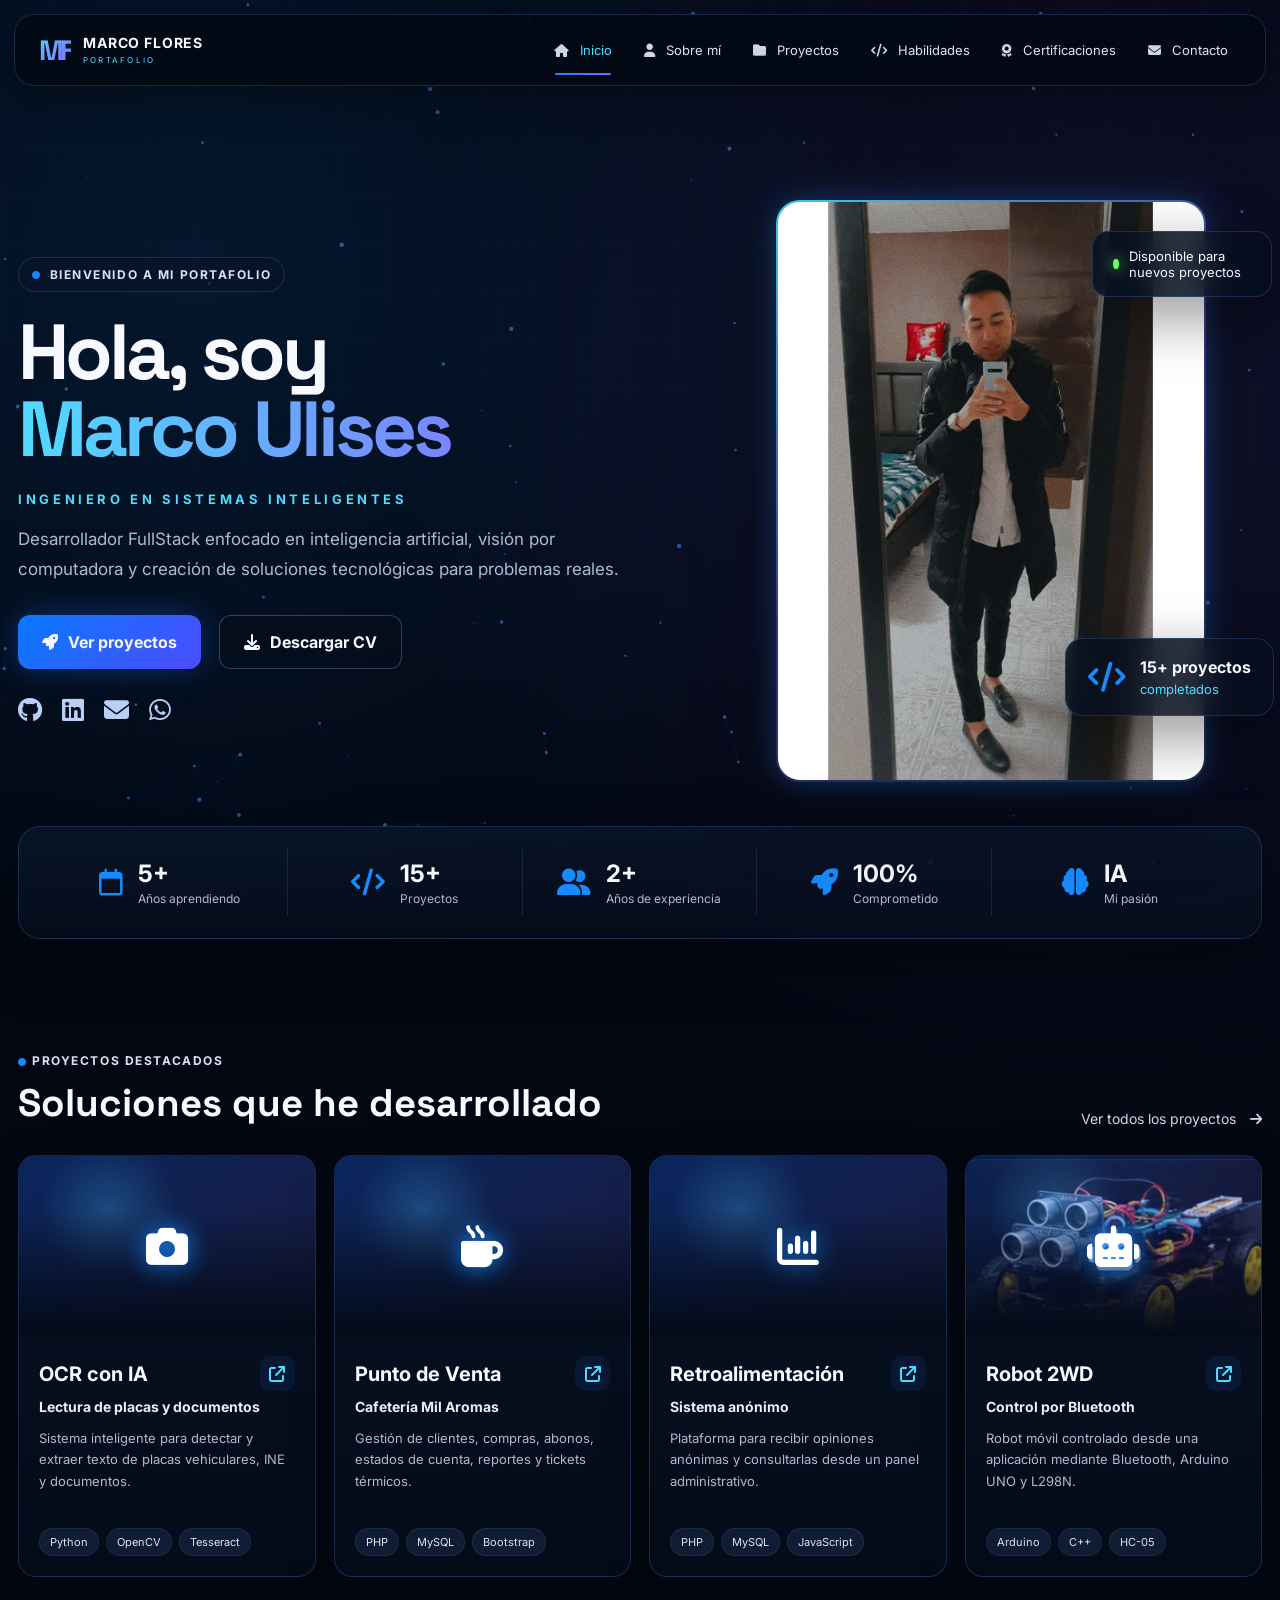
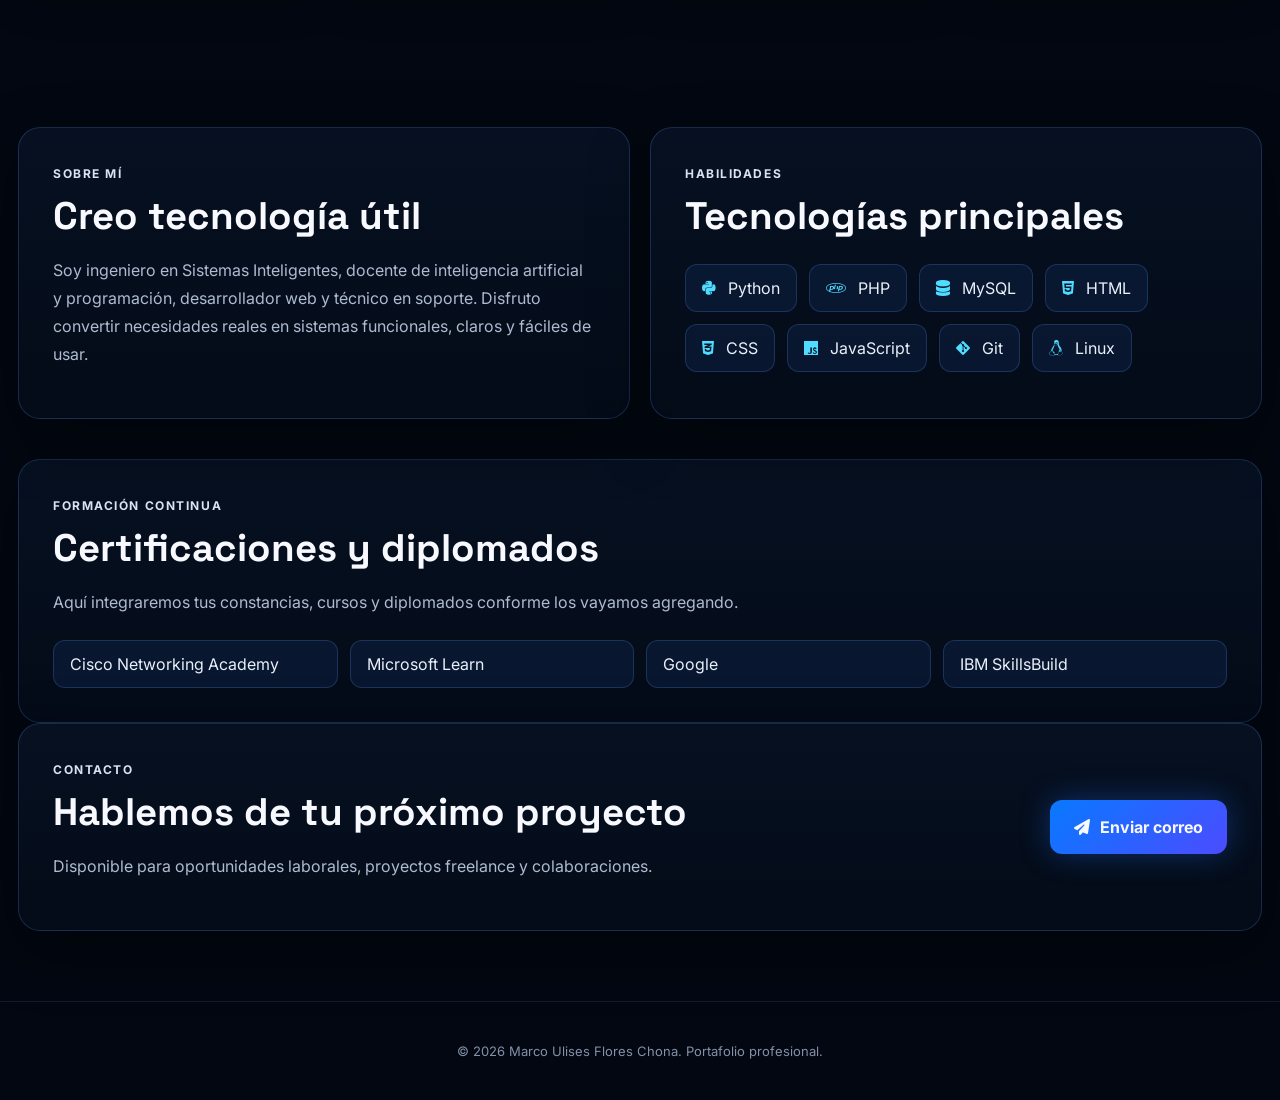
==== index.html @ 782e445b "Primera versión del portafolio" ====
<!DOCTYPE html>
<html lang="es">
<head>
  <meta charset="UTF-8">
  <meta name="viewport" content="width=device-width, initial-scale=1.0">
  <meta name="description" content="Portafolio profesional de Marco Ulises Flores Chona, desarrollador FullStack e ingeniero en Sistemas Inteligentes.">
  <title>Marco Flores | Portafolio</title>

  <link rel="preconnect" href="https://fonts.googleapis.com">
  <link rel="preconnect" href="https://fonts.gstatic.com" crossorigin>
  <link href="https://fonts.googleapis.com/css2?family=Inter:wght@400;500;600;700;800&family=Space+Grotesk:wght@500;600;700&display=swap" rel="stylesheet">
  <link rel="stylesheet" href="https://cdnjs.cloudflare.com/ajax/libs/font-awesome/6.7.2/css/all.min.css">
  <link rel="stylesheet" href="css/style.css">
</head>
<body>
  <canvas id="particles"></canvas>

  <header class="topbar">
    <a href="#inicio" class="brand" aria-label="Ir al inicio">
      <span class="brand-mark">MF</span>
      <span class="brand-text">
        <strong>MARCO FLORES</strong>
        <small>PORTAFOLIO</small>
      </span>
    </a>

    <nav class="nav" id="nav">
      <a class="active" href="#inicio"><i class="fa-solid fa-house"></i> Inicio</a>
      <a href="#sobre-mi"><i class="fa-solid fa-user"></i> Sobre mí</a>
      <a href="#proyectos"><i class="fa-solid fa-folder"></i> Proyectos</a>
      <a href="#habilidades"><i class="fa-solid fa-code"></i> Habilidades</a>
      <a href="#certificaciones"><i class="fa-solid fa-award"></i> Certificaciones</a>
      <a href="#contacto"><i class="fa-solid fa-envelope"></i> Contacto</a>
    </nav>

    <button class="menu-btn" id="menuBtn" aria-label="Abrir menú">
      <i class="fa-solid fa-bars"></i>
    </button>
  </header>

  <main>
    <section class="hero section" id="inicio">
      <div class="hero-copy reveal">
        <span class="eyebrow"><i class="fa-solid fa-circle"></i> BIENVENIDO A MI PORTAFOLIO</span>
        <h1>
          Hola, soy
          <span>Marco Ulises</span>
          
        </h1>
        <p class="role">INGENIERO EN SISTEMAS INTELIGENTES</p>
        <p class="intro">
          Desarrollador FullStack enfocado en inteligencia artificial, visión por computadora
          y creación de soluciones tecnológicas para problemas reales.
        </p>

        <div class="hero-actions">
          <a class="btn btn-primary" href="#proyectos">
            <i class="fa-solid fa-rocket"></i> Ver proyectos
          </a>
          <a class="btn btn-outline" href="#" onclick="alert('Aquí agregaremos tu CV en PDF.'); return false;">
            <i class="fa-solid fa-download"></i> Descargar CV
          </a>
        </div>

        <div class="social-links">
          <a href="#" aria-label="GitHub"><i class="fa-brands fa-github"></i></a>
          <a href="#" aria-label="LinkedIn"><i class="fa-brands fa-linkedin"></i></a>
          <a href="mailto:marco.flores.chona@gmail.com" aria-label="Correo"><i class="fa-solid fa-envelope"></i></a>
          <a href="#" aria-label="WhatsApp"><i class="fa-brands fa-whatsapp"></i></a>
        </div>
      </div>

      <div class="hero-visual reveal">
        <div class="availability"><span></span> Disponible para nuevos proyectos</div>
        <div class="photo-frame">
          <img src="img/perfil-marco.jpeg" alt="Fotografía profesional de Marco Ulises Flores Chona">
        </div>
        <div class="floating-card">
          <i class="fa-solid fa-code"></i>
          <div><strong>15+ proyectos</strong><span>completados</span></div>
        </div>
      </div>
    </section>

    <section class="stats reveal" aria-label="Estadísticas profesionales">
      <article><i class="fa-regular fa-calendar"></i><div><strong>5+</strong><span>Años aprendiendo</span></div></article>
      <article><i class="fa-solid fa-code"></i><div><strong>15+</strong><span>Proyectos</span></div></article>
      <article><i class="fa-solid fa-user-group"></i><div><strong>2+</strong><span>Años de experiencia</span></div></article>
      <article><i class="fa-solid fa-rocket"></i><div><strong>100%</strong><span>Comprometido</span></div></article>
      <article><i class="fa-solid fa-brain"></i><div><strong>IA</strong><span>Mi pasión</span></div></article>
    </section>

    <section class="section projects-section" id="proyectos">
      <div class="section-heading reveal">
        <div>
          <span class="kicker"><i class="fa-solid fa-circle"></i> PROYECTOS DESTACADOS</span>
          <h2>Soluciones que he desarrollado</h2>
        </div>
        <a href="#todos">Ver todos los proyectos <i class="fa-solid fa-arrow-right"></i></a>
      </div>

      <div class="projects-grid" id="todos">
        <article class="project-card reveal">
          <div class="project-image project-ocr">
            <span class="project-icon"><i class="fa-solid fa-camera"></i></span>
          </div>
          <div class="project-content">
            <div class="project-topline">
              <h3>OCR con IA</h3>
              <a href="#" aria-label="Abrir proyecto OCR"><i class="fa-solid fa-arrow-up-right-from-square"></i></a>
            </div>
            <h4>Lectura de placas y documentos</h4>
            <p>Sistema inteligente para detectar y extraer texto de placas vehiculares, INE y documentos.</p>
            <div class="tags"><span>Python</span><span>OpenCV</span><span>Tesseract</span></div>
          </div>
        </article>

        <article class="project-card reveal">
          <div class="project-image project-pos">
            <span class="project-icon"><i class="fa-solid fa-mug-hot"></i></span>
          </div>
          <div class="project-content">
            <div class="project-topline">
              <h3>Punto de Venta</h3>
              <a href="#" aria-label="Abrir proyecto punto de venta"><i class="fa-solid fa-arrow-up-right-from-square"></i></a>
            </div>
            <h4>Cafetería Mil Aromas</h4>
            <p>Gestión de clientes, compras, abonos, estados de cuenta, reportes y tickets térmicos.</p>
            <div class="tags"><span>PHP</span><span>MySQL</span><span>Bootstrap</span></div>
          </div>
        </article>

        <article class="project-card reveal">
          <div class="project-image project-feedback">
            <span class="project-icon"><i class="fa-solid fa-chart-column"></i></span>
          </div>
          <div class="project-content">
            <div class="project-topline">
              <h3>Retroalimentación</h3>
              <a href="#" aria-label="Abrir sistema de retroalimentación"><i class="fa-solid fa-arrow-up-right-from-square"></i></a>
            </div>
            <h4>Sistema anónimo</h4>
            <p>Plataforma para recibir opiniones anónimas y consultarlas desde un panel administrativo.</p>
            <div class="tags"><span>PHP</span><span>MySQL</span><span>JavaScript</span></div>
          </div>
        </article>

        <article class="project-card reveal">
          <div class="project-image project-robot">
            <span class="project-icon"><i class="fa-solid fa-robot"></i></span>
          </div>
          <div class="project-content">
            <div class="project-topline">
              <h3>Robot 2WD</h3>
              <a href="#" aria-label="Abrir proyecto robot"><i class="fa-solid fa-arrow-up-right-from-square"></i></a>
            </div>
            <h4>Control por Bluetooth</h4>
            <p>Robot móvil controlado desde una aplicación mediante Bluetooth, Arduino UNO y L298N.</p>
            <div class="tags"><span>Arduino</span><span>C++</span><span>HC-05</span></div>
          </div>
        </article>
      </div>
    </section>

    <section class="section about-grid" id="sobre-mi">
      <article class="glass-card reveal">
        <span class="kicker">SOBRE MÍ</span>
        <h2>Creo tecnología útil</h2>
        <p>
          Soy ingeniero en Sistemas Inteligentes, docente de inteligencia artificial y programación,
          desarrollador web y técnico en soporte. Disfruto convertir necesidades reales en sistemas
          funcionales, claros y fáciles de usar.
        </p>
      </article>

      <article class="glass-card reveal" id="habilidades">
        <span class="kicker">HABILIDADES</span>
        <h2>Tecnologías principales</h2>
        <div class="skills">
          <span><i class="fa-brands fa-python"></i> Python</span>
          <span><i class="fa-brands fa-php"></i> PHP</span>
          <span><i class="fa-solid fa-database"></i> MySQL</span>
          <span><i class="fa-brands fa-html5"></i> HTML</span>
          <span><i class="fa-brands fa-css3-alt"></i> CSS</span>
          <span><i class="fa-brands fa-js"></i> JavaScript</span>
          <span><i class="fa-brands fa-git-alt"></i> Git</span>
          <span><i class="fa-brands fa-linux"></i> Linux</span>
        </div>
      </article>
    </section>

    <section class="section glass-card reveal" id="certificaciones">
      <span class="kicker">FORMACIÓN CONTINUA</span>
      <h2>Certificaciones y diplomados</h2>
      <p class="muted">Aquí integraremos tus constancias, cursos y diplomados conforme los vayamos agregando.</p>
      <div class="cert-grid">
        <span>Cisco Networking Academy</span>
        <span>Microsoft Learn</span>
        <span>Google</span>
        <span>IBM SkillsBuild</span>
      </div>
    </section>

    <section class="section contact glass-card reveal" id="contacto">
      <div>
        <span class="kicker">CONTACTO</span>
        <h2>Hablemos de tu próximo proyecto</h2>
        <p>Disponible para oportunidades laborales, proyectos freelance y colaboraciones.</p>
      </div>
      <a class="btn btn-primary" href="mailto:marco.flores.chona@gmail.com">
        <i class="fa-solid fa-paper-plane"></i> Enviar correo
      </a>
    </section>
  </main>

  <footer>
    <p>© <span id="year"></span> Marco Ulises Flores Chona. Portafolio profesional.</p>
  </footer>

  <script src="js/main.js"></script>
</body>
</html>
---- css/style.css ----
:root {
  --bg: #020711;
  --panel: rgba(6, 15, 31, .72);
  --panel-strong: rgba(8, 19, 40, .92);
  --line: rgba(92, 151, 255, .22);
  --text: #f7f9ff;
  --muted: #aebbd0;
  --blue: #168bff;
  --cyan: #4fdcff;
  --purple: #8d5cff;
  --radius: 22px;
  --shadow: 0 20px 60px rgba(0, 0, 0, .42);
}

* { box-sizing: border-box; }
html { scroll-behavior: smooth; }
body {
  margin: 0;
  color: var(--text);
  background:
    radial-gradient(circle at 15% 10%, rgba(22,139,255,.12), transparent 28%),
    radial-gradient(circle at 85% 15%, rgba(141,92,255,.12), transparent 28%),
    var(--bg);
  font-family: Inter, sans-serif;
  min-height: 100vh;
  overflow-x: hidden;
}
body::before {
  content: "";
  position: fixed;
  inset: 0;
  pointer-events: none;
  background: linear-gradient(rgba(255,255,255,.015) 1px, transparent 1px),
              linear-gradient(90deg, rgba(255,255,255,.015) 1px, transparent 1px);
  background-size: 48px 48px;
  mask-image: linear-gradient(to bottom, black, transparent 85%);
}
a { color: inherit; text-decoration: none; }
img { max-width: 100%; display: block; }
button { font: inherit; }
#particles { position: fixed; inset: 0; z-index: -1; opacity: .75; }

.topbar {
  position: sticky;
  top: 0;
  z-index: 50;
  width: min(1440px, calc(100% - 28px));
  margin: 14px auto 0;
  min-height: 72px;
  padding: 0 24px;
  border: 1px solid var(--line);
  border-radius: 20px;
  background: rgba(2, 8, 18, .8);
  backdrop-filter: blur(18px);
  display: flex;
  align-items: center;
  justify-content: space-between;
  box-shadow: 0 14px 40px rgba(0,0,0,.28);
}
.brand { display:flex; align-items:center; gap:12px; }
.brand-mark {
  font-family: "Space Grotesk", sans-serif;
  font-size: 28px;
  font-weight: 800;
  letter-spacing: -4px;
  background: linear-gradient(135deg, var(--cyan), var(--purple));
  -webkit-background-clip: text;
  color: transparent;
}
.brand-text { display:flex; flex-direction:column; line-height:1.05; }
.brand-text strong { font-size: 14px; letter-spacing: .06em; }
.brand-text small { color: var(--cyan); letter-spacing: .28em; font-size: 8px; margin-top: 5px; }
.nav { display:flex; gap: 6px; align-items:center; }
.nav a {
  color: #dce5f4;
  font-size: 13px;
  padding: 25px 13px;
  position: relative;
  transition: .25s ease;
}
.nav a i { margin-right: 7px; color: #cbd6e8; }
.nav a::after {
  content:"";
  position:absolute;
  left:14px; right:14px; bottom:8px;
  height:2px; border-radius:999px;
  background: linear-gradient(90deg, var(--blue), var(--purple));
  transform: scaleX(0);
  transition:.25s ease;
}
.nav a:hover, .nav a.active { color: var(--cyan); }
.nav a.active::after, .nav a:hover::after { transform:scaleX(1); }
.menu-btn { display:none; border:0; color:white; background:transparent; font-size:22px; }

main { width:min(1320px, calc(100% - 36px)); margin:0 auto; }
.section { padding: 110px 0 40px; scroll-margin-top: 90px; }

.hero {
  min-height: 730px;
  display:grid;
  grid-template-columns: 1.08fr .92fr;
  align-items:center;
  gap:64px;
}
.eyebrow, .kicker {
  font-size: 12px;
  font-weight: 700;
  letter-spacing: .13em;
  color: #d8e2f0;
}
.eyebrow {
  display:inline-flex;
  align-items:center;
  gap:8px;
  padding:9px 13px;
  border:1px solid var(--line);
  border-radius:999px;
  background:rgba(8,19,40,.65);
}
.eyebrow i, .kicker i { color:var(--blue); font-size:8px; }
.hero h1 {
  margin:22px 0 12px;
  font-family:"Space Grotesk", sans-serif;
  font-size:clamp(52px, 6.1vw, 88px);
  line-height:.98;
  letter-spacing:-.05em;
}
.hero h1 span {
  display:block;
  background:linear-gradient(90deg, var(--cyan), var(--purple));
  -webkit-background-clip:text;
  color:transparent;
}
.role {
  color:var(--cyan);
  letter-spacing:.28em;
  font-size:13px;
  font-weight:700;
  margin:24px 0 18px;
}
.intro { max-width:650px; color:var(--muted); font-size:17px; line-height:1.75; }
.hero-actions { display:flex; gap:18px; margin:30px 0 26px; flex-wrap:wrap; }
.btn {
  min-height:54px;
  padding:0 24px;
  border-radius:12px;
  display:inline-flex;
  align-items:center;
  justify-content:center;
  gap:10px;
  font-weight:700;
  transition:.28s ease;
}
.btn-primary {
  background:linear-gradient(135deg, #0879ff, #4c4cff);
  box-shadow:0 0 30px rgba(29,111,255,.35);
}
.btn-outline { border:1px solid rgba(169,196,255,.28); background:rgba(5,13,27,.55); }
.btn:hover { transform:translateY(-3px); box-shadow:0 14px 30px rgba(42,105,255,.25); }
.social-links { display:flex; gap:20px; }
.social-links a { font-size:25px; color:#b8cff7; transition:.2s; }
.social-links a:hover { color:var(--cyan); transform:translateY(-3px); }

.hero-visual { position:relative; min-height:590px; display:grid; place-items:center; }
.photo-frame {
  width:min(430px, 84%);
  aspect-ratio: .74;
  padding:2px;
  border-radius:24px;
  background:linear-gradient(145deg, rgba(79,220,255,.9), rgba(141,92,255,.38), rgba(79,220,255,.18));
  box-shadow:0 0 30px rgba(41,136,255,.34), 0 30px 80px rgba(0,0,0,.42);
}
.photo-frame img {
  width:100%; height:100%; object-fit:cover; object-position:center;
  border-radius:22px;
  filter:saturate(.9) contrast(1.02);
}
.availability, .floating-card {
  position:absolute;
  z-index:2;
  background:rgba(6,15,31,.86);
  border:1px solid var(--line);
  backdrop-filter:blur(15px);
  box-shadow:var(--shadow);
}
.availability {
  top:35px; right:-10px;
  padding:16px 20px;
  border-radius:16px;
  display:flex; align-items:center; gap:10px;
  font-size:13px; max-width:180px;
}
.availability span { width:10px; height:10px; border-radius:50%; background:#62ff5f; box-shadow:0 0 14px #62ff5f; }
.floating-card {
  right:-12px; bottom:70px;
  border-radius:18px; padding:18px 22px;
  display:flex; align-items:center; gap:14px;
}
.floating-card i { color:var(--blue); font-size:30px; }
.floating-card strong, .floating-card span { display:block; }
.floating-card span { color:var(--cyan); font-size:13px; margin-top:4px; }

.stats {
  padding:22px 34px;
  border:1px solid var(--line);
  border-radius:var(--radius);
  background:linear-gradient(180deg, rgba(10,22,43,.8), rgba(5,14,28,.8));
  box-shadow:var(--shadow);
  display:grid;
  grid-template-columns:repeat(5,1fr);
}
.stats article {
  display:flex; align-items:center; justify-content:center; gap:15px;
  padding:10px 18px;
  border-right:1px solid rgba(118,161,230,.17);
}
.stats article:last-child { border-right:0; }
.stats i { color:var(--blue); font-size:27px; }
.stats strong { display:block; font-size:24px; }
.stats span { color:var(--muted); font-size:12px; display:block; margin-top:3px; }

.section-heading { display:flex; justify-content:space-between; align-items:end; gap:20px; margin-bottom:28px; }
.section-heading h2, .glass-card h2, .contact h2 {
  font-family:"Space Grotesk", sans-serif;
  font-size:clamp(28px,3vw,42px);
  margin:9px 0 0;
}
.section-heading > a { color:#cbd8ec; font-size:14px; }
.section-heading > a i { margin-left:10px; }

.projects-grid { display:grid; grid-template-columns:repeat(4,1fr); gap:18px; }
.project-card {
  border:1px solid var(--line);
  border-radius:18px;
  overflow:hidden;
  background:linear-gradient(180deg, rgba(9,20,39,.88), rgba(4,12,25,.92));
  transition:.3s ease;
  box-shadow:0 18px 45px rgba(0,0,0,.25);
}
.project-card:hover { transform:translateY(-8px); border-color:rgba(79,220,255,.55); box-shadow:0 22px 55px rgba(14,91,212,.18); }
.project-image {
  height:180px;
  position:relative;
  display:grid;
  place-items:center;
  overflow:hidden;
}
.project-image::before {
  content:"";
  position:absolute; inset:0;
  background:
    linear-gradient(135deg, rgba(16,95,255,.26), rgba(141,92,255,.14)),
    radial-gradient(circle at 30% 30%, rgba(79,220,255,.25), transparent 28%);
}
.project-image::after {
  content:"";
  position:absolute; inset:0;
  background:linear-gradient(to top, rgba(3,10,22,.98), transparent 70%);
}
.project-ocr { background:url("https://images.unsplash.com/photo-1503376780353-7e6692767b70?auto=format&fit=crop&w=900&q=80") center/cover; }
.project-pos { background:url("https://images.unsplash.com/photo-1495474472287-4d71bcdd2085?auto=format&fit=crop&w=900&q=80") center/cover; }
.project-feedback { background:url("https://images.unsplash.com/photo-1551288049-bebda4e38f71?auto=format&fit=crop&w=900&q=80") center/cover; }
.project-robot { background:url("../img/robot-2wd.png") center/cover no-repeat; }
.project-icon { position:relative; z-index:2; font-size:42px; color:white; text-shadow:0 0 25px var(--blue); }
.project-content { padding:20px; }
.project-topline { display:flex; align-items:center; justify-content:space-between; gap:12px; }
.project-topline h3 { margin:0; font-size:20px; }
.project-topline a { width:35px; height:35px; display:grid; place-items:center; border-radius:10px; background:rgba(35,96,198,.13); color:var(--cyan); }
.project-content h4 { margin:7px 0 12px; font-size:14px; color:#e9effa; }
.project-content p { color:var(--muted); font-size:13px; line-height:1.65; min-height:84px; }
.tags { display:flex; flex-wrap:wrap; gap:7px; margin-top:16px; }
.tags span {
  padding:6px 10px; border-radius:999px;
  background:rgba(70,104,169,.18);
  color:#d9e4f5; font-size:11px;
  border:1px solid rgba(113,155,228,.12);
}

.about-grid { display:grid; grid-template-columns:1fr 1fr; gap:20px; }
.glass-card {
  border:1px solid var(--line);
  border-radius:var(--radius);
  background:linear-gradient(180deg, rgba(9,20,39,.76), rgba(4,12,25,.86));
  box-shadow:var(--shadow);
  padding:34px;
}
.glass-card p { color:var(--muted); line-height:1.75; }
.skills { display:flex; flex-wrap:wrap; gap:12px; margin-top:24px; }
.skills span, .cert-grid span {
  padding:13px 16px; border-radius:12px;
  background:rgba(20,47,91,.34);
  border:1px solid var(--line);
  color:#e9f0fb;
}
.skills i { color:var(--cyan); margin-right:8px; }
.muted { color:var(--muted); }
.cert-grid { display:grid; grid-template-columns:repeat(4,1fr); gap:12px; margin-top:24px; }
.contact { display:flex; align-items:center; justify-content:space-between; gap:30px; margin-bottom:70px; }
footer { border-top:1px solid rgba(110,154,231,.14); color:#8391a8; text-align:center; padding:28px 20px; font-size:13px; }

.reveal { opacity:0; transform:translateY(24px); transition:.75s ease; }
.reveal.visible { opacity:1; transform:none; }

@media (max-width: 1050px) {
  .nav {
    position:absolute; top:82px; left:0; right:0;
    display:none; flex-direction:column; align-items:stretch;
    padding:10px; background:rgba(2,8,18,.97);
    border:1px solid var(--line); border-radius:18px;
  }
  .nav.open { display:flex; }
  .nav a { padding:15px; }
  .menu-btn { display:block; }
  .hero { grid-template-columns:1fr; padding-top:80px; }
  .hero-copy { text-align:center; }
  .intro { margin-inline:auto; }
  .hero-actions, .social-links { justify-content:center; }
  .projects-grid { grid-template-columns:repeat(2,1fr); }
  .stats { grid-template-columns:repeat(2,1fr); }
  .stats article { border-right:0; border-bottom:1px solid rgba(118,161,230,.12); }
  .stats article:last-child { grid-column:1/-1; }
}
@media (max-width: 700px) {
  main { width:min(100% - 24px, 1320px); }
  .topbar { width:calc(100% - 20px); padding:0 16px; }
  .brand-text { display:none; }
  .hero { min-height:auto; gap:35px; }
  .hero h1 { font-size:46px; }
  .role { letter-spacing:.14em; line-height:1.6; }
  .hero-visual { min-height:500px; }
  .availability { right:0; top:12px; }
  .floating-card { right:0; bottom:26px; }
  .stats { grid-template-columns:1fr; }
  .stats article, .stats article:last-child { grid-column:auto; justify-content:flex-start; }
  .projects-grid, .about-grid, .cert-grid { grid-template-columns:1fr; }
  .section-heading, .contact { align-items:flex-start; flex-direction:column; }
  .section { padding-top:85px; }
}
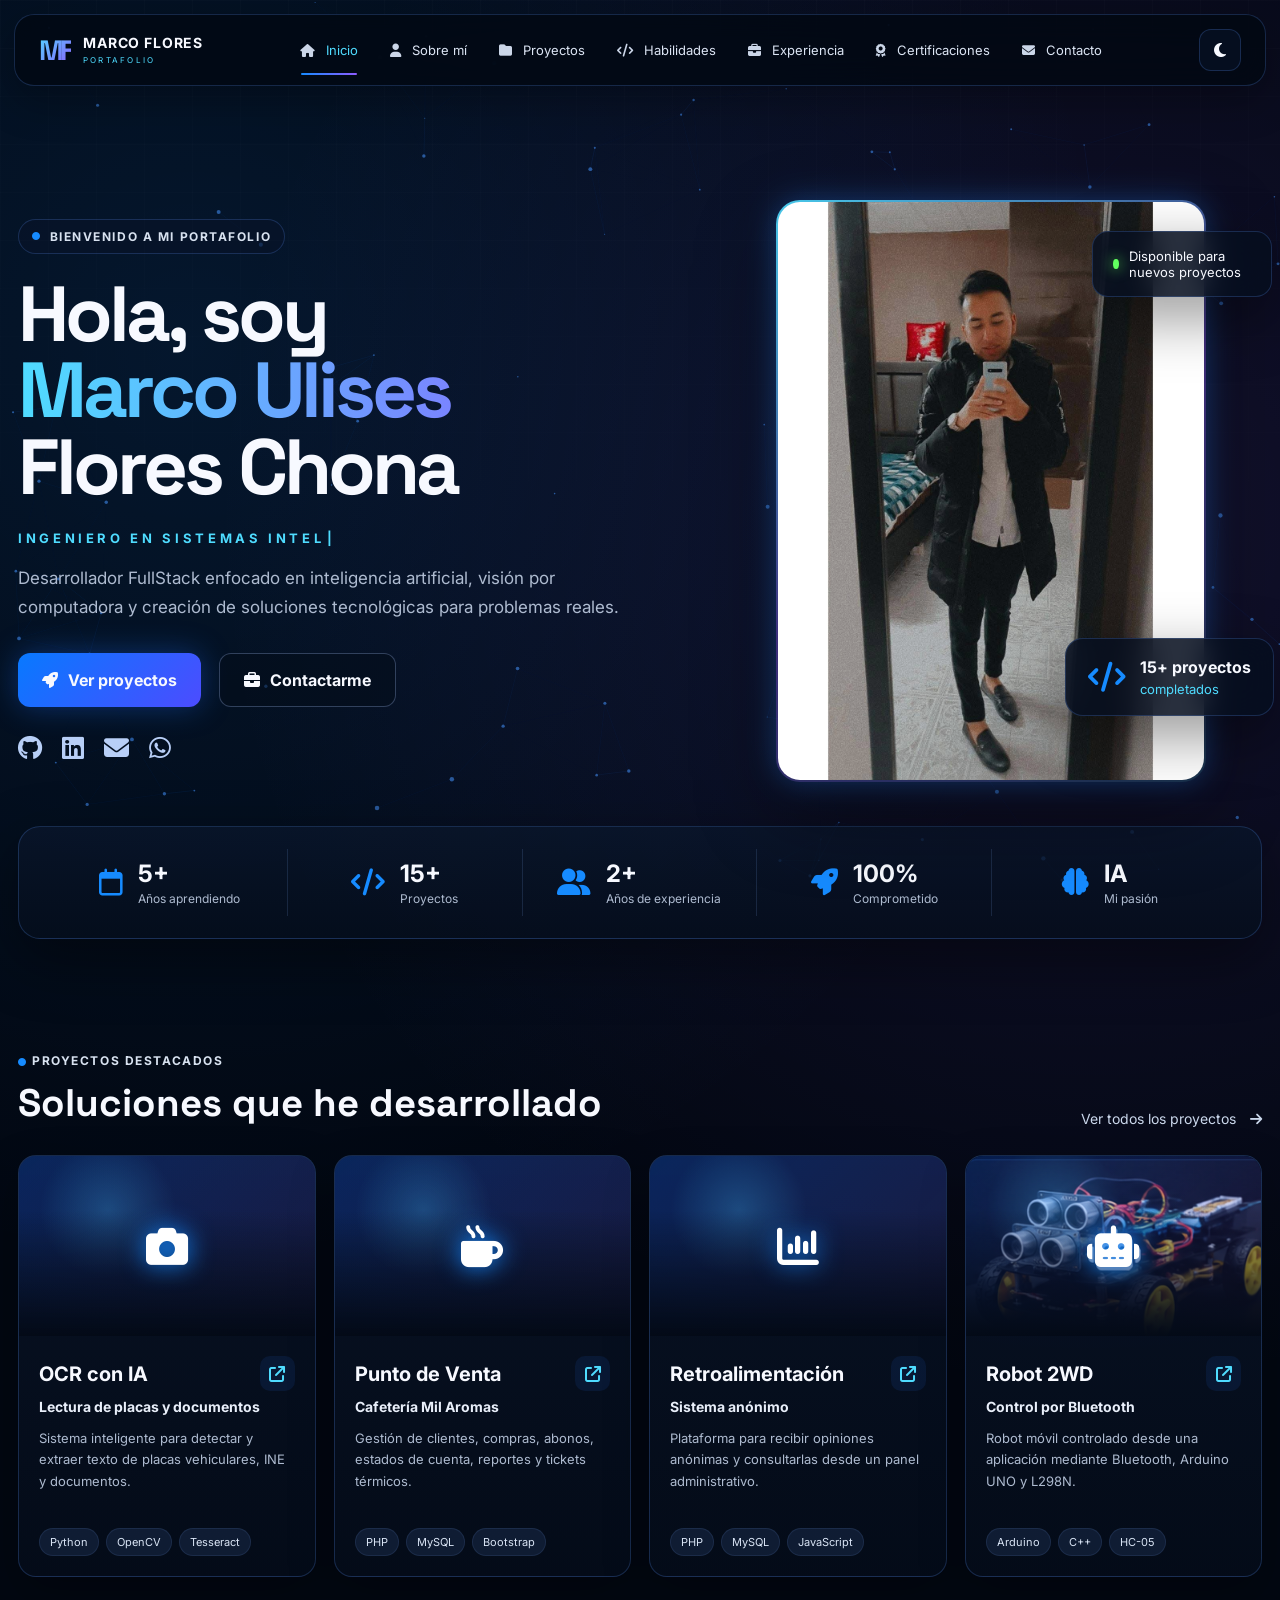
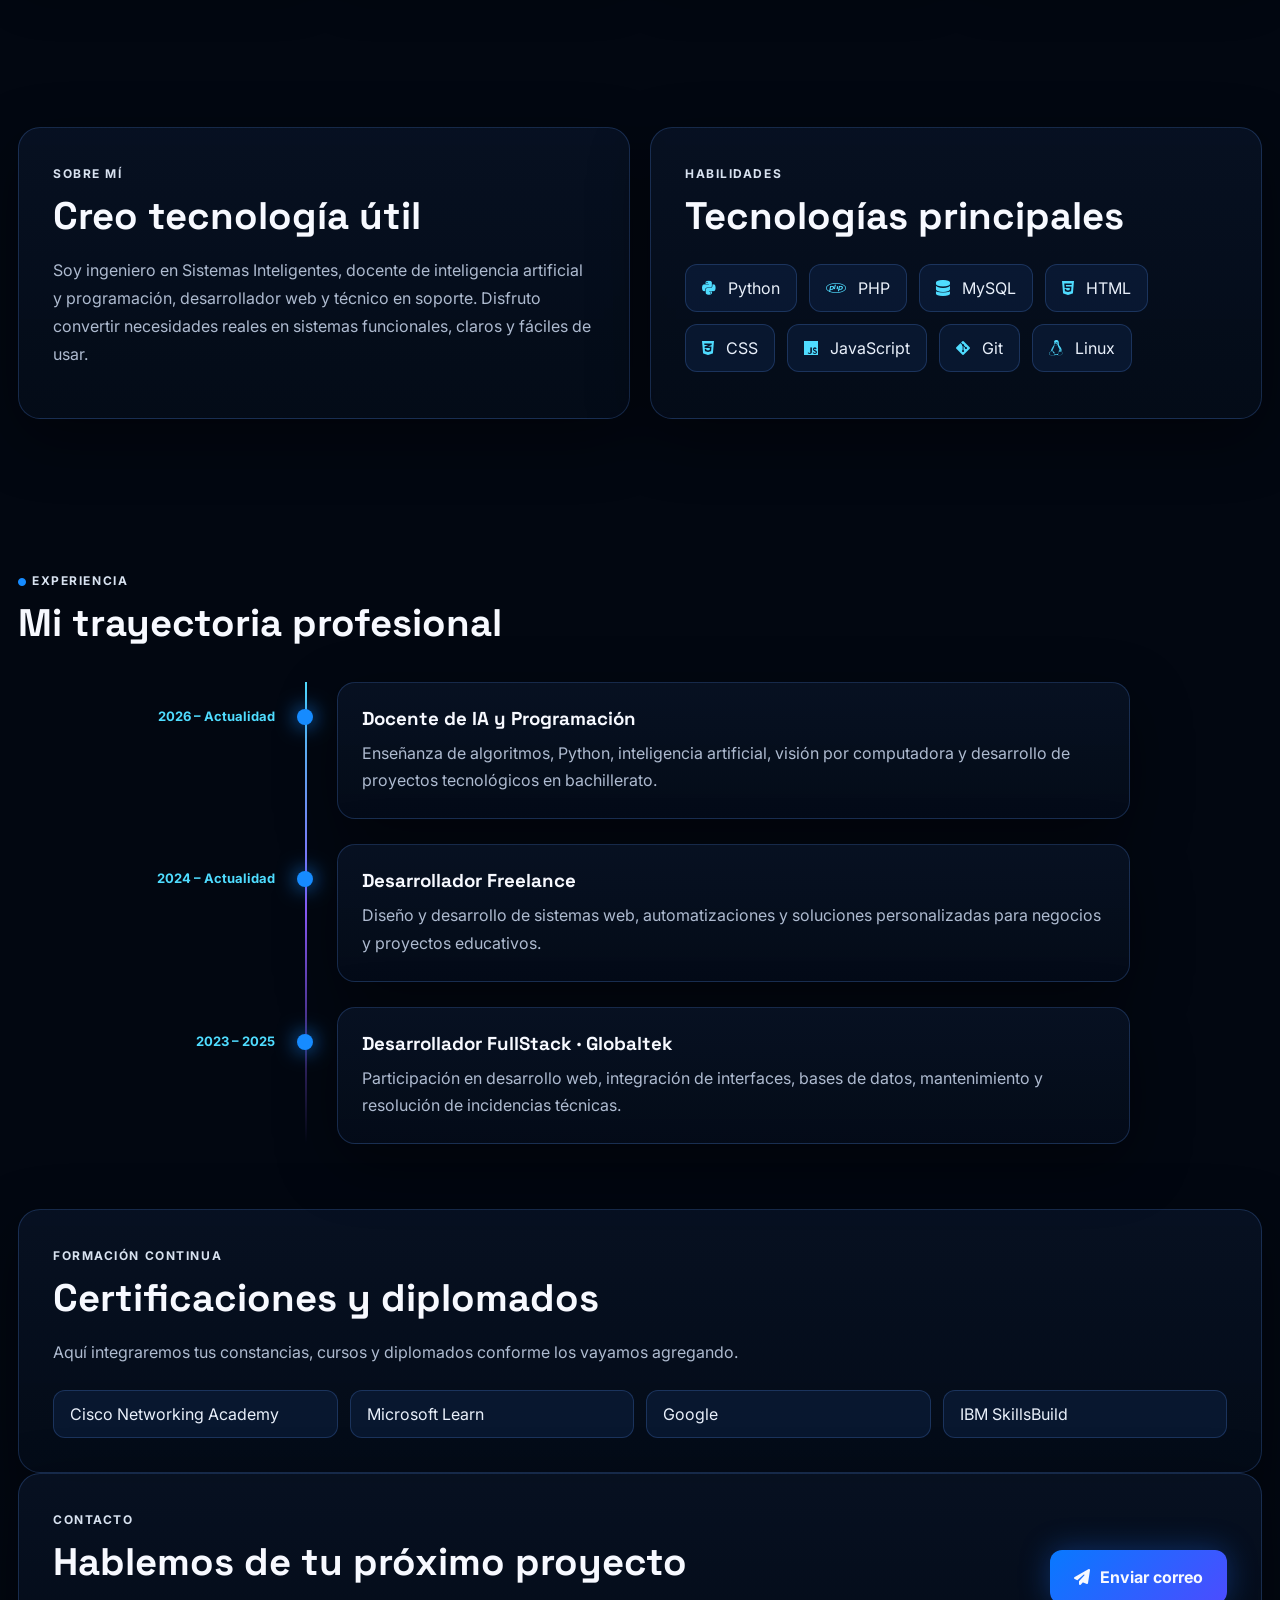
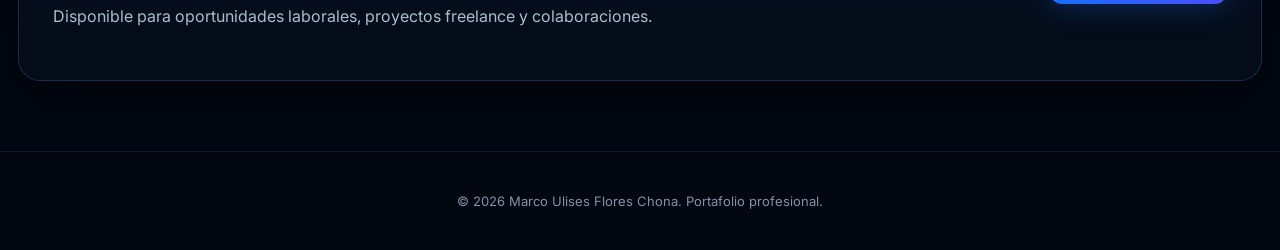
==== commit 96685a6f: "Mejoras premium de diseño y experiencia" ====
--- a/index.html
+++ b/index.html
@@ -3,7 +3,13 @@
 <head>
   <meta charset="UTF-8">
   <meta name="viewport" content="width=device-width, initial-scale=1.0">
-  <meta name="description" content="Portafolio profesional de Marco Ulises Flores Chona, desarrollador FullStack e ingeniero en Sistemas Inteligentes.">
+  <meta name="description" content="Portafolio profesional de Marco Ulises Flores Chona: desarrollo web, inteligencia artificial, visión por computadora, automatización y proyectos con Arduino.">
+  <meta name="author" content="Marco Ulises Flores Chona">
+  <meta name="theme-color" content="#020711">
+  <meta property="og:title" content="Marco Flores | Portafolio">
+  <meta property="og:description" content="Desarrollo web, inteligencia artificial, visión por computadora y soluciones tecnológicas.">
+  <meta property="og:type" content="website">
+  <link rel="icon" href="data:image/svg+xml,<svg xmlns=%22http://www.w3.org/2000/svg%22 viewBox=%220 0 100 100%22><rect width=%22100%22 height=%22100%22 rx=%2222%22 fill=%22%23020711%22/><text x=%2250%22 y=%2265%22 font-size=%2250%22 text-anchor=%22middle%22 fill=%22%234fdcff%22 font-family=%22Arial%22 font-weight=%22700%22>MF</text></svg>">
   <title>Marco Flores | Portafolio</title>
 
   <link rel="preconnect" href="https://fonts.googleapis.com">
@@ -29,13 +35,19 @@
       <a href="#sobre-mi"><i class="fa-solid fa-user"></i> Sobre mí</a>
       <a href="#proyectos"><i class="fa-solid fa-folder"></i> Proyectos</a>
       <a href="#habilidades"><i class="fa-solid fa-code"></i> Habilidades</a>
+      <a href="#experiencia"><i class="fa-solid fa-briefcase"></i> Experiencia</a>
       <a href="#certificaciones"><i class="fa-solid fa-award"></i> Certificaciones</a>
       <a href="#contacto"><i class="fa-solid fa-envelope"></i> Contacto</a>
     </nav>
 
-    <button class="menu-btn" id="menuBtn" aria-label="Abrir menú">
-      <i class="fa-solid fa-bars"></i>
-    </button>
+    <div class="header-actions">
+      <button class="theme-btn" id="themeBtn" aria-label="Cambiar tema" title="Cambiar tema">
+        <i class="fa-solid fa-moon"></i>
+      </button>
+      <button class="menu-btn" id="menuBtn" aria-label="Abrir menú">
+        <i class="fa-solid fa-bars"></i>
+      </button>
+    </div>
   </header>
 
   <main>
@@ -45,9 +57,9 @@
         <h1>
           Hola, soy
           <span>Marco Ulises</span>
-          
+          Flores Chona
         </h1>
-        <p class="role">INGENIERO EN SISTEMAS INTELIGENTES</p>
+        <p class="role"><span id="typedRole">INGENIERO EN SISTEMAS INTELIGENTES</span><span class="typing-cursor">|</span></p>
         <p class="intro">
           Desarrollador FullStack enfocado en inteligencia artificial, visión por computadora
           y creación de soluciones tecnológicas para problemas reales.
@@ -57,13 +69,13 @@
           <a class="btn btn-primary" href="#proyectos">
             <i class="fa-solid fa-rocket"></i> Ver proyectos
           </a>
-          <a class="btn btn-outline" href="#" onclick="alert('Aquí agregaremos tu CV en PDF.'); return false;">
-            <i class="fa-solid fa-download"></i> Descargar CV
+          <a class="btn btn-outline" href="#contacto">
+            <i class="fa-solid fa-briefcase"></i> Contactarme
           </a>
         </div>
 
         <div class="social-links">
-          <a href="#" aria-label="GitHub"><i class="fa-brands fa-github"></i></a>
+          <a href="https://github.com/marco940" target="_blank" rel="noopener noreferrer" aria-label="GitHub"><i class="fa-brands fa-github"></i></a>
           <a href="#" aria-label="LinkedIn"><i class="fa-brands fa-linkedin"></i></a>
           <a href="mailto:marco.flores.chona@gmail.com" aria-label="Correo"><i class="fa-solid fa-envelope"></i></a>
           <a href="#" aria-label="WhatsApp"><i class="fa-brands fa-whatsapp"></i></a>
@@ -107,7 +119,7 @@
           <div class="project-content">
             <div class="project-topline">
               <h3>OCR con IA</h3>
-              <a href="#" aria-label="Abrir proyecto OCR"><i class="fa-solid fa-arrow-up-right-from-square"></i></a>
+              <button class="project-open" data-project="ocr" aria-label="Ver detalles del proyecto OCR"><i class="fa-solid fa-arrow-up-right-from-square"></i></button>
             </div>
             <h4>Lectura de placas y documentos</h4>
             <p>Sistema inteligente para detectar y extraer texto de placas vehiculares, INE y documentos.</p>
@@ -122,7 +134,7 @@
           <div class="project-content">
             <div class="project-topline">
               <h3>Punto de Venta</h3>
-              <a href="#" aria-label="Abrir proyecto punto de venta"><i class="fa-solid fa-arrow-up-right-from-square"></i></a>
+              <button class="project-open" data-project="pos" aria-label="Ver detalles del punto de venta"><i class="fa-solid fa-arrow-up-right-from-square"></i></button>
             </div>
             <h4>Cafetería Mil Aromas</h4>
             <p>Gestión de clientes, compras, abonos, estados de cuenta, reportes y tickets térmicos.</p>
@@ -137,7 +149,7 @@
           <div class="project-content">
             <div class="project-topline">
               <h3>Retroalimentación</h3>
-              <a href="#" aria-label="Abrir sistema de retroalimentación"><i class="fa-solid fa-arrow-up-right-from-square"></i></a>
+              <button class="project-open" data-project="feedback" aria-label="Ver detalles del sistema de retroalimentación"><i class="fa-solid fa-arrow-up-right-from-square"></i></button>
             </div>
             <h4>Sistema anónimo</h4>
             <p>Plataforma para recibir opiniones anónimas y consultarlas desde un panel administrativo.</p>
@@ -152,7 +164,7 @@
           <div class="project-content">
             <div class="project-topline">
               <h3>Robot 2WD</h3>
-              <a href="#" aria-label="Abrir proyecto robot"><i class="fa-solid fa-arrow-up-right-from-square"></i></a>
+              <button class="project-open" data-project="robot" aria-label="Ver detalles del robot 2WD"><i class="fa-solid fa-arrow-up-right-from-square"></i></button>
             </div>
             <h4>Control por Bluetooth</h4>
             <p>Robot móvil controlado desde una aplicación mediante Bluetooth, Arduino UNO y L298N.</p>
@@ -189,6 +201,40 @@
       </article>
     </section>
 
+
+    <section class="section experience-section" id="experiencia">
+      <div class="section-heading reveal">
+        <div>
+          <span class="kicker"><i class="fa-solid fa-circle"></i> EXPERIENCIA</span>
+          <h2>Mi trayectoria profesional</h2>
+        </div>
+      </div>
+
+      <div class="timeline">
+        <article class="timeline-item reveal">
+          <span class="timeline-date">2026 – Actualidad</span>
+          <div class="timeline-card">
+            <h3>Docente de IA y Programación</h3>
+            <p>Enseñanza de algoritmos, Python, inteligencia artificial, visión por computadora y desarrollo de proyectos tecnológicos en bachillerato.</p>
+          </div>
+        </article>
+        <article class="timeline-item reveal">
+          <span class="timeline-date">2024 – Actualidad</span>
+          <div class="timeline-card">
+            <h3>Desarrollador Freelance</h3>
+            <p>Diseño y desarrollo de sistemas web, automatizaciones y soluciones personalizadas para negocios y proyectos educativos.</p>
+          </div>
+        </article>
+        <article class="timeline-item reveal">
+          <span class="timeline-date">2023 – 2025</span>
+          <div class="timeline-card">
+            <h3>Desarrollador FullStack · Globaltek</h3>
+            <p>Participación en desarrollo web, integración de interfaces, bases de datos, mantenimiento y resolución de incidencias técnicas.</p>
+          </div>
+        </article>
+      </div>
+    </section>
+
     <section class="section glass-card reveal" id="certificaciones">
       <span class="kicker">FORMACIÓN CONTINUA</span>
       <h2>Certificaciones y diplomados</h2>
@@ -217,6 +263,38 @@
     <p>© <span id="year"></span> Marco Ulises Flores Chona. Portafolio profesional.</p>
   </footer>
 
+  <button class="back-to-top" id="backToTop" aria-label="Volver arriba">
+    <i class="fa-solid fa-arrow-up"></i>
+  </button>
+
+  <div class="project-modal" id="projectModal" aria-hidden="true">
+    <div class="modal-backdrop" data-close-modal></div>
+    <article class="modal-content" role="dialog" aria-modal="true" aria-labelledby="modalTitle">
+      <button class="modal-close" data-close-modal aria-label="Cerrar">
+        <i class="fa-solid fa-xmark"></i>
+      </button>
+      <span class="kicker" id="modalKicker">PROYECTO</span>
+      <h2 id="modalTitle"></h2>
+      <p id="modalDescription"></p>
+      <div class="modal-columns">
+        <div>
+          <h3>Funciones principales</h3>
+          <ul id="modalFeatures"></ul>
+        </div>
+        <div>
+          <h3>Tecnologías</h3>
+          <div class="tags" id="modalTags"></div>
+        </div>
+      </div>
+      <div class="modal-actions">
+        <a class="btn btn-primary" href="https://github.com/marco940" target="_blank" rel="noopener noreferrer">
+          <i class="fa-brands fa-github"></i> Ver GitHub
+        </a>
+        <button class="btn btn-outline" data-close-modal>Cerrar</button>
+      </div>
+    </article>
+  </div>
+
   <script src="js/main.js"></script>
 </body>
 </html>
--- a/css/style.css
+++ b/css/style.css
@@ -336,3 +336,107 @@
   .section-heading, .contact { align-items:flex-start; flex-direction:column; }
   .section { padding-top:85px; }
 }
+
+
+/* Mejoras V3 */
+.header-actions { display: flex; align-items: center; gap: 8px; }
+.theme-btn {
+  width: 42px; height: 42px; border-radius: 12px;
+  border: 1px solid var(--line); background: rgba(9, 20, 39, .62);
+  color: var(--text); cursor: pointer; transition: .25s ease;
+}
+.theme-btn:hover { transform: translateY(-2px); color: var(--cyan); }
+
+.typing-cursor { animation: blink .75s infinite; margin-left: 3px; }
+@keyframes blink { 50% { opacity: 0; } }
+
+.project-open {
+  width: 35px; height: 35px; display: grid; place-items: center;
+  border: 0; border-radius: 10px; cursor: pointer;
+  background: rgba(35,96,198,.13); color: var(--cyan); transition: .25s ease;
+}
+.project-open:hover { transform: translateY(-2px) rotate(4deg); background: rgba(35,96,198,.3); }
+
+.experience-section { position: relative; }
+.timeline { max-width: 980px; margin: 35px auto 0; position: relative; }
+.timeline::before {
+  content: ""; position: absolute; top: 0; bottom: 0; left: 155px; width: 2px;
+  background: linear-gradient(var(--cyan), var(--purple), transparent);
+}
+.timeline-item { display: grid; grid-template-columns: 125px 1fr; gap: 62px; position: relative; margin-bottom: 25px; }
+.timeline-item::before {
+  content: ""; position: absolute; left: 147px; top: 27px; width: 16px; height: 16px;
+  border-radius: 50%; background: var(--blue); box-shadow: 0 0 20px var(--blue);
+}
+.timeline-date { color: var(--cyan); font-size: 13px; font-weight: 700; padding-top: 26px; text-align: right; }
+.timeline-card {
+  border: 1px solid var(--line); border-radius: 18px; padding: 24px;
+  background: linear-gradient(180deg, rgba(9,20,39,.78), rgba(4,12,25,.88));
+  box-shadow: var(--shadow);
+}
+.timeline-card h3 { margin: 0 0 10px; font-family: "Space Grotesk", sans-serif; }
+.timeline-card p { margin: 0; color: var(--muted); line-height: 1.7; }
+
+.back-to-top {
+  position: fixed; right: 24px; bottom: 24px; z-index: 30;
+  width: 46px; height: 46px; border: 1px solid var(--line); border-radius: 14px;
+  background: linear-gradient(135deg, #0879ff, #4c4cff); color: white;
+  cursor: pointer; opacity: 0; pointer-events: none; transform: translateY(12px);
+  transition: .25s ease; box-shadow: 0 12px 30px rgba(29,111,255,.3);
+}
+.back-to-top.visible { opacity: 1; pointer-events: auto; transform: none; }
+
+.project-modal { position: fixed; inset: 0; z-index: 100; display: none; }
+.project-modal.open { display: grid; place-items: center; }
+.modal-backdrop { position: absolute; inset: 0; background: rgba(0,4,12,.78); backdrop-filter: blur(10px); }
+.modal-content {
+  width: min(760px, calc(100% - 28px)); max-height: 86vh; overflow-y: auto;
+  position: relative; z-index: 1; border: 1px solid rgba(79,220,255,.35);
+  border-radius: 24px; padding: 36px;
+  background: linear-gradient(180deg, rgba(9,20,39,.98), rgba(3,10,22,.98));
+  box-shadow: 0 30px 100px rgba(0,0,0,.65);
+  animation: modalIn .28s ease;
+}
+@keyframes modalIn { from { opacity: 0; transform: translateY(18px) scale(.98); } }
+.modal-close {
+  position: absolute; top: 18px; right: 18px; width: 42px; height: 42px;
+  border-radius: 12px; border: 1px solid var(--line);
+  background: rgba(255,255,255,.04); color: white; cursor: pointer;
+}
+.modal-content h2 { font: 700 clamp(30px,5vw,48px)/1.05 "Space Grotesk", sans-serif; margin: 12px 48px 18px 0; }
+.modal-content > p { color: var(--muted); line-height: 1.75; }
+.modal-columns { display: grid; grid-template-columns: 1.35fr .65fr; gap: 25px; margin: 28px 0; }
+.modal-columns h3 { margin: 0 0 14px; }
+.modal-columns ul { margin: 0; padding-left: 20px; color: var(--muted); line-height: 1.9; }
+.modal-actions { display: flex; gap: 12px; flex-wrap: wrap; }
+
+body.light-theme {
+  --bg: #eef4ff;
+  --panel: rgba(255,255,255,.75);
+  --panel-strong: rgba(255,255,255,.95);
+  --line: rgba(31,89,178,.2);
+  --text: #0a1730;
+  --muted: #53627a;
+  background: radial-gradient(circle at 15% 10%, rgba(22,139,255,.13), transparent 28%),
+              radial-gradient(circle at 85% 15%, rgba(141,92,255,.11), transparent 28%),
+              var(--bg);
+}
+body.light-theme .topbar,
+body.light-theme .project-card,
+body.light-theme .glass-card,
+body.light-theme .timeline-card,
+body.light-theme .modal-content { background: rgba(248,251,255,.9); }
+body.light-theme .nav a,
+body.light-theme .nav a i,
+body.light-theme .project-content h4 { color: #24334d; }
+body.light-theme .btn-outline { background: rgba(255,255,255,.72); }
+body.light-theme .modal-close { color: #0a1730; }
+
+@media (max-width: 700px) {
+  .timeline::before { left: 9px; }
+  .timeline-item { grid-template-columns: 1fr; gap: 10px; padding-left: 34px; }
+  .timeline-item::before { left: 1px; top: 8px; }
+  .timeline-date { text-align: left; padding-top: 0; }
+  .modal-columns { grid-template-columns: 1fr; }
+  .modal-content { padding: 28px 22px; }
+}
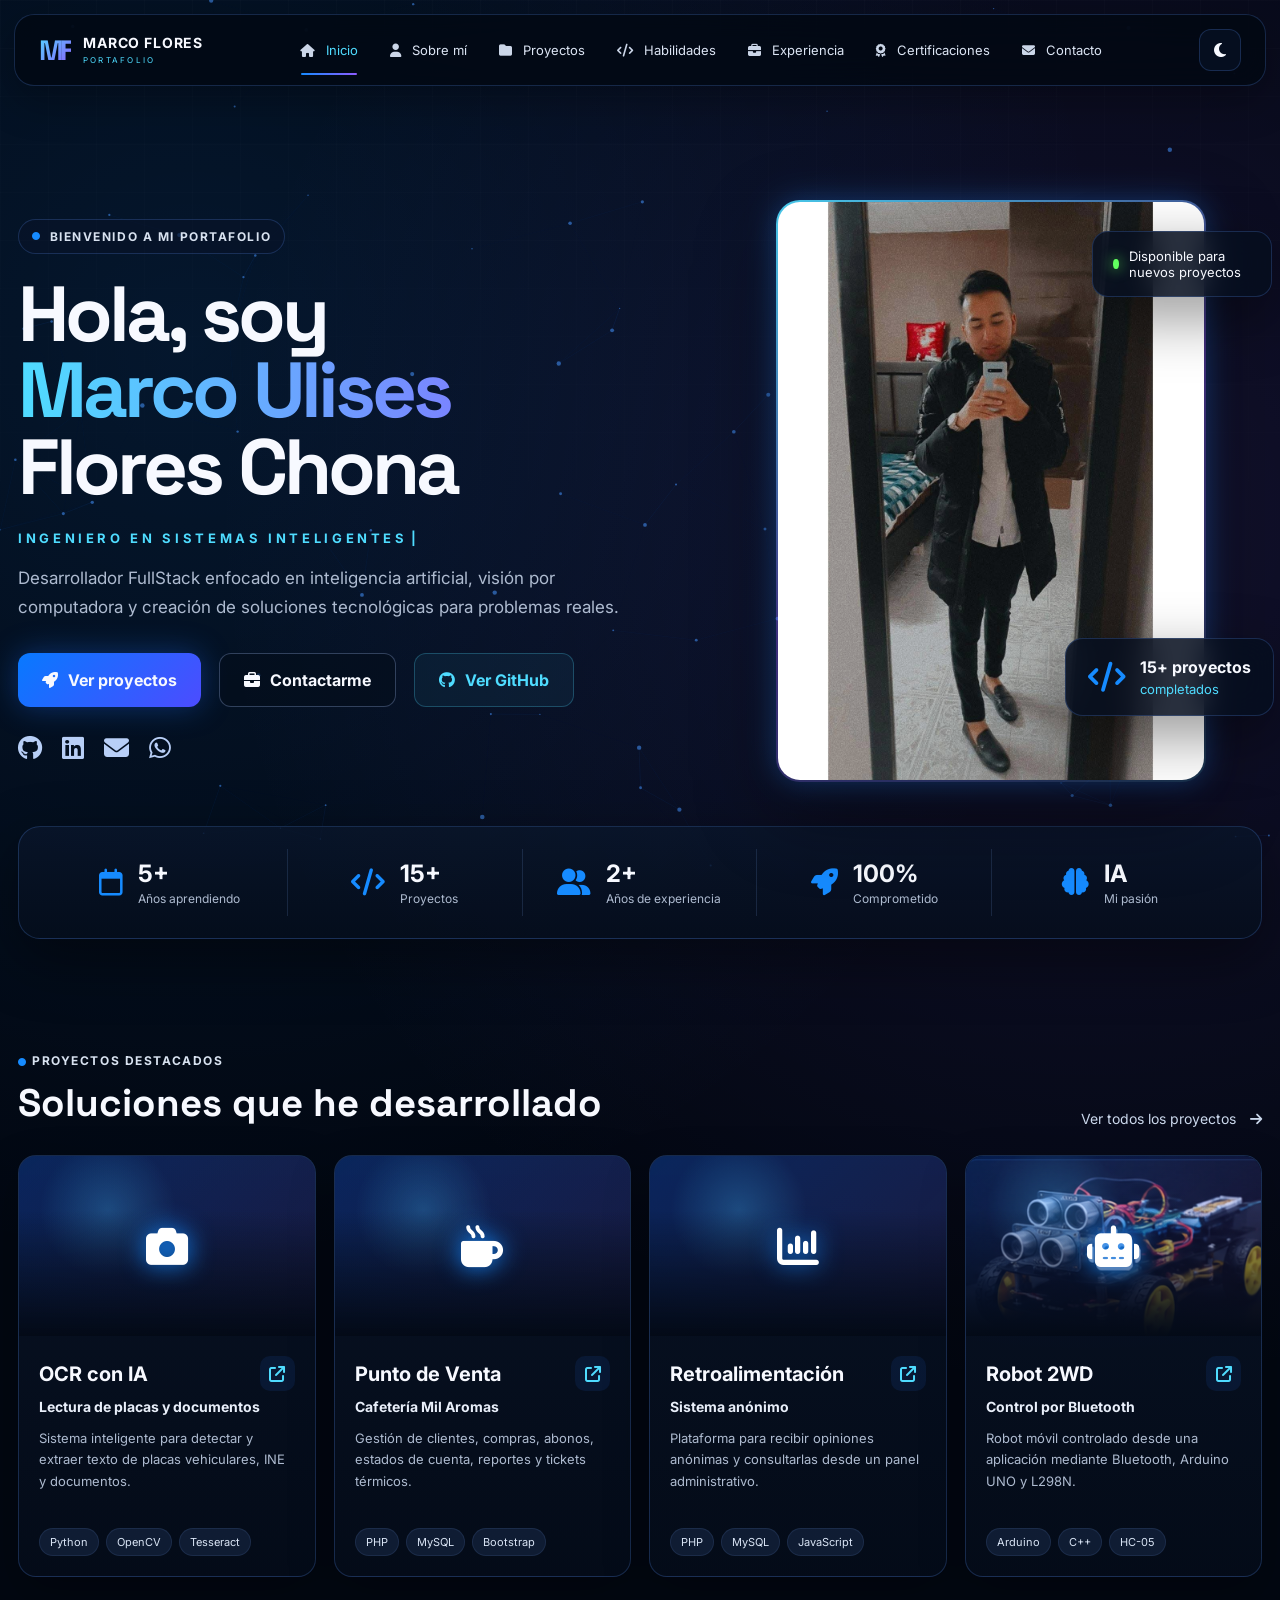
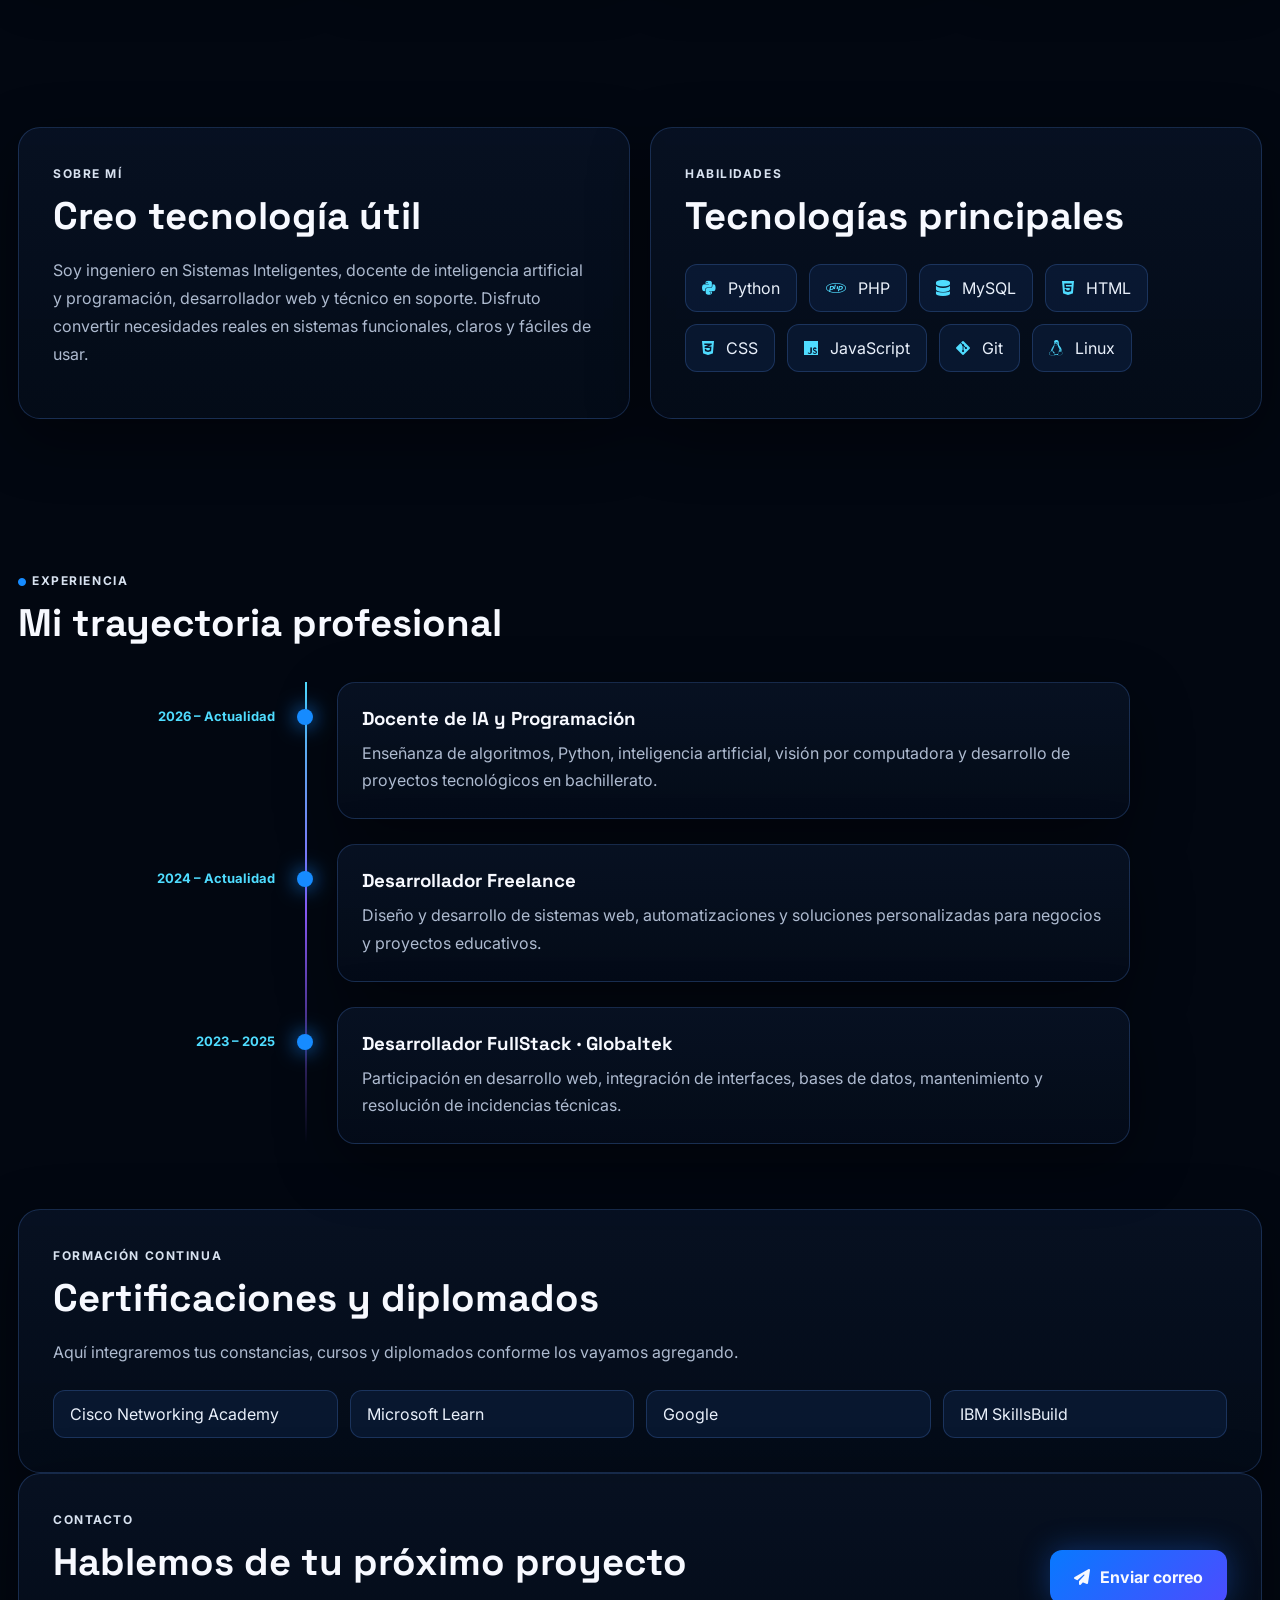
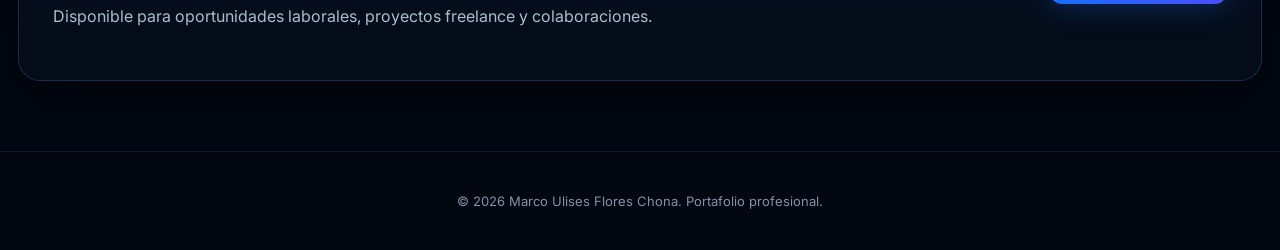
==== commit f9978b13: "Agregar páginas individuales de proyectos" ====
--- a/index.html
+++ b/index.html
@@ -72,6 +72,9 @@
           <a class="btn btn-outline" href="#contacto">
             <i class="fa-solid fa-briefcase"></i> Contactarme
           </a>
+          <a class="btn btn-ghost" href="https://github.com/marco940" target="_blank" rel="noopener noreferrer">
+            <i class="fa-brands fa-github"></i> Ver GitHub
+          </a>
         </div>
 
         <div class="social-links">
@@ -119,7 +122,7 @@
           <div class="project-content">
             <div class="project-topline">
               <h3>OCR con IA</h3>
-              <button class="project-open" data-project="ocr" aria-label="Ver detalles del proyecto OCR"><i class="fa-solid fa-arrow-up-right-from-square"></i></button>
+              <a class="project-open" href="proyectos/ocr.html" aria-label="Ver detalles del proyecto OCR"><i class="fa-solid fa-arrow-up-right-from-square"></i></a>
             </div>
             <h4>Lectura de placas y documentos</h4>
             <p>Sistema inteligente para detectar y extraer texto de placas vehiculares, INE y documentos.</p>
@@ -134,7 +137,7 @@
           <div class="project-content">
             <div class="project-topline">
               <h3>Punto de Venta</h3>
-              <button class="project-open" data-project="pos" aria-label="Ver detalles del punto de venta"><i class="fa-solid fa-arrow-up-right-from-square"></i></button>
+              <a class="project-open" href="proyectos/punto-venta.html" aria-label="Ver detalles del punto de venta"><i class="fa-solid fa-arrow-up-right-from-square"></i></a>
             </div>
             <h4>Cafetería Mil Aromas</h4>
             <p>Gestión de clientes, compras, abonos, estados de cuenta, reportes y tickets térmicos.</p>
@@ -149,7 +152,7 @@
           <div class="project-content">
             <div class="project-topline">
               <h3>Retroalimentación</h3>
-              <button class="project-open" data-project="feedback" aria-label="Ver detalles del sistema de retroalimentación"><i class="fa-solid fa-arrow-up-right-from-square"></i></button>
+              <a class="project-open" href="proyectos/retroalimentacion.html" aria-label="Ver detalles del sistema de retroalimentación"><i class="fa-solid fa-arrow-up-right-from-square"></i></a>
             </div>
             <h4>Sistema anónimo</h4>
             <p>Plataforma para recibir opiniones anónimas y consultarlas desde un panel administrativo.</p>
@@ -164,7 +167,7 @@
           <div class="project-content">
             <div class="project-topline">
               <h3>Robot 2WD</h3>
-              <button class="project-open" data-project="robot" aria-label="Ver detalles del robot 2WD"><i class="fa-solid fa-arrow-up-right-from-square"></i></button>
+              <a class="project-open" href="proyectos/robot-2wd.html" aria-label="Ver detalles del robot 2WD"><i class="fa-solid fa-arrow-up-right-from-square"></i></a>
             </div>
             <h4>Control por Bluetooth</h4>
             <p>Robot móvil controlado desde una aplicación mediante Bluetooth, Arduino UNO y L298N.</p>
@@ -267,34 +270,6 @@
     <i class="fa-solid fa-arrow-up"></i>
   </button>
 
-  <div class="project-modal" id="projectModal" aria-hidden="true">
-    <div class="modal-backdrop" data-close-modal></div>
-    <article class="modal-content" role="dialog" aria-modal="true" aria-labelledby="modalTitle">
-      <button class="modal-close" data-close-modal aria-label="Cerrar">
-        <i class="fa-solid fa-xmark"></i>
-      </button>
-      <span class="kicker" id="modalKicker">PROYECTO</span>
-      <h2 id="modalTitle"></h2>
-      <p id="modalDescription"></p>
-      <div class="modal-columns">
-        <div>
-          <h3>Funciones principales</h3>
-          <ul id="modalFeatures"></ul>
-        </div>
-        <div>
-          <h3>Tecnologías</h3>
-          <div class="tags" id="modalTags"></div>
-        </div>
-      </div>
-      <div class="modal-actions">
-        <a class="btn btn-primary" href="https://github.com/marco940" target="_blank" rel="noopener noreferrer">
-          <i class="fa-brands fa-github"></i> Ver GitHub
-        </a>
-        <button class="btn btn-outline" data-close-modal>Cerrar</button>
-      </div>
-    </article>
-  </div>
-
   <script src="js/main.js"></script>
 </body>
 </html>
--- a/css/style.css
+++ b/css/style.css
@@ -440,3 +440,119 @@
   .modal-columns { grid-template-columns: 1fr; }
   .modal-content { padding: 28px 22px; }
 }
+
+
+.btn-ghost {
+  border: 1px solid rgba(79,220,255,.25);
+  background: rgba(79,220,255,.06);
+  color: var(--cyan);
+}
+
+.project-detail-page {
+  width: min(1180px, calc(100% - 32px));
+  margin: 0 auto;
+  padding: 70px 0 90px;
+}
+.project-breadcrumb {
+  display: flex;
+  gap: 10px;
+  align-items: center;
+  color: var(--muted);
+  font-size: 14px;
+  margin-bottom: 28px;
+}
+.project-breadcrumb a:hover { color: var(--cyan); }
+.project-detail-hero {
+  display: grid;
+  grid-template-columns: 1.1fr .9fr;
+  gap: 34px;
+  align-items: center;
+  padding: 34px;
+  border: 1px solid var(--line);
+  border-radius: 28px;
+  background: linear-gradient(180deg, rgba(9,20,39,.84), rgba(4,12,25,.94));
+  box-shadow: var(--shadow);
+}
+.project-detail-hero h1 {
+  margin: 12px 0 18px;
+  font: 700 clamp(42px,7vw,76px)/.98 "Space Grotesk", sans-serif;
+  letter-spacing: -.05em;
+}
+.project-detail-hero p { color: var(--muted); line-height: 1.8; font-size: 17px; }
+.project-cover {
+  min-height: 360px;
+  border-radius: 22px;
+  border: 1px solid var(--line);
+  display: grid;
+  place-items: center;
+  background:
+    radial-gradient(circle at 30% 30%, rgba(79,220,255,.22), transparent 32%),
+    linear-gradient(135deg, rgba(18,99,255,.24), rgba(141,92,255,.18)),
+    #07101f;
+  overflow: hidden;
+}
+.project-cover i {
+  font-size: clamp(90px,12vw,170px);
+  color: white;
+  text-shadow: 0 0 50px rgba(22,139,255,.8);
+}
+.project-meta {
+  display: flex;
+  flex-wrap: wrap;
+  gap: 10px;
+  margin: 24px 0 0;
+}
+.project-meta span {
+  border: 1px solid var(--line);
+  background: rgba(23,58,109,.25);
+  color: #dbe7f8;
+  border-radius: 999px;
+  padding: 8px 12px;
+  font-size: 12px;
+}
+.detail-grid {
+  display: grid;
+  grid-template-columns: 1fr 1fr;
+  gap: 20px;
+  margin-top: 24px;
+}
+.detail-card {
+  border: 1px solid var(--line);
+  border-radius: 22px;
+  background: linear-gradient(180deg, rgba(9,20,39,.74), rgba(4,12,25,.86));
+  padding: 30px;
+}
+.detail-card h2 { margin: 0 0 18px; font: 700 30px "Space Grotesk", sans-serif; }
+.detail-card p, .detail-card li { color: var(--muted); line-height: 1.8; }
+.detail-card ul { padding-left: 20px; }
+.gallery-section { margin-top: 24px; }
+.gallery-grid { display: grid; grid-template-columns: repeat(3,1fr); gap: 16px; margin-top: 18px; }
+.gallery-placeholder {
+  aspect-ratio: 16/10;
+  border: 1px dashed rgba(79,220,255,.35);
+  border-radius: 18px;
+  display: grid;
+  place-items: center;
+  text-align: center;
+  color: var(--muted);
+  background: rgba(8,20,40,.45);
+  padding: 20px;
+}
+.gallery-placeholder i { display: block; font-size: 36px; color: var(--cyan); margin-bottom: 10px; }
+.project-actions { display: flex; flex-wrap: wrap; gap: 14px; margin-top: 24px; }
+.project-note {
+  margin-top: 22px;
+  padding: 18px 20px;
+  border-left: 3px solid var(--cyan);
+  background: rgba(79,220,255,.06);
+  border-radius: 0 14px 14px 0;
+  color: var(--muted);
+}
+body.light-theme .project-detail-hero,
+body.light-theme .detail-card { background: rgba(248,251,255,.92); }
+body.light-theme .project-meta span { color: #23344d; }
+@media (max-width: 820px) {
+  .project-detail-hero, .detail-grid { grid-template-columns: 1fr; }
+  .gallery-grid { grid-template-columns: 1fr; }
+  .project-detail-hero { padding: 24px; }
+}
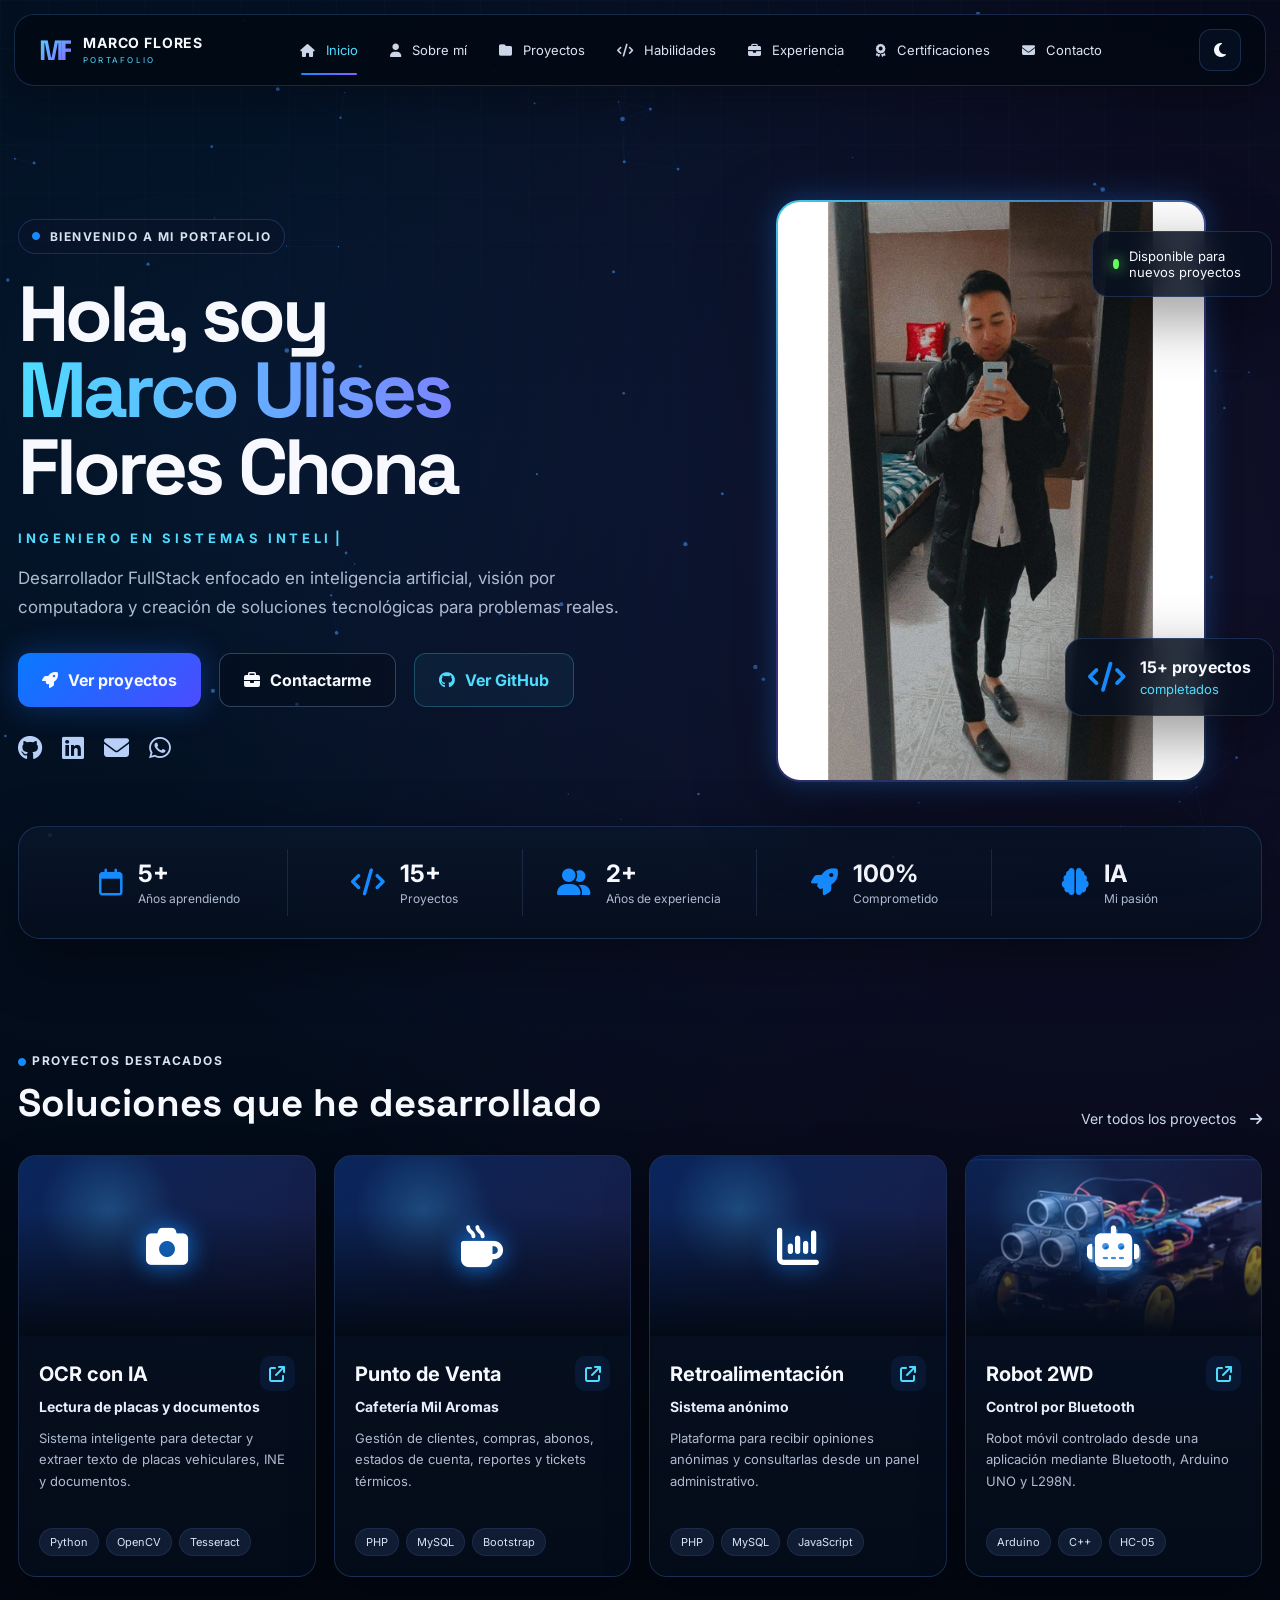
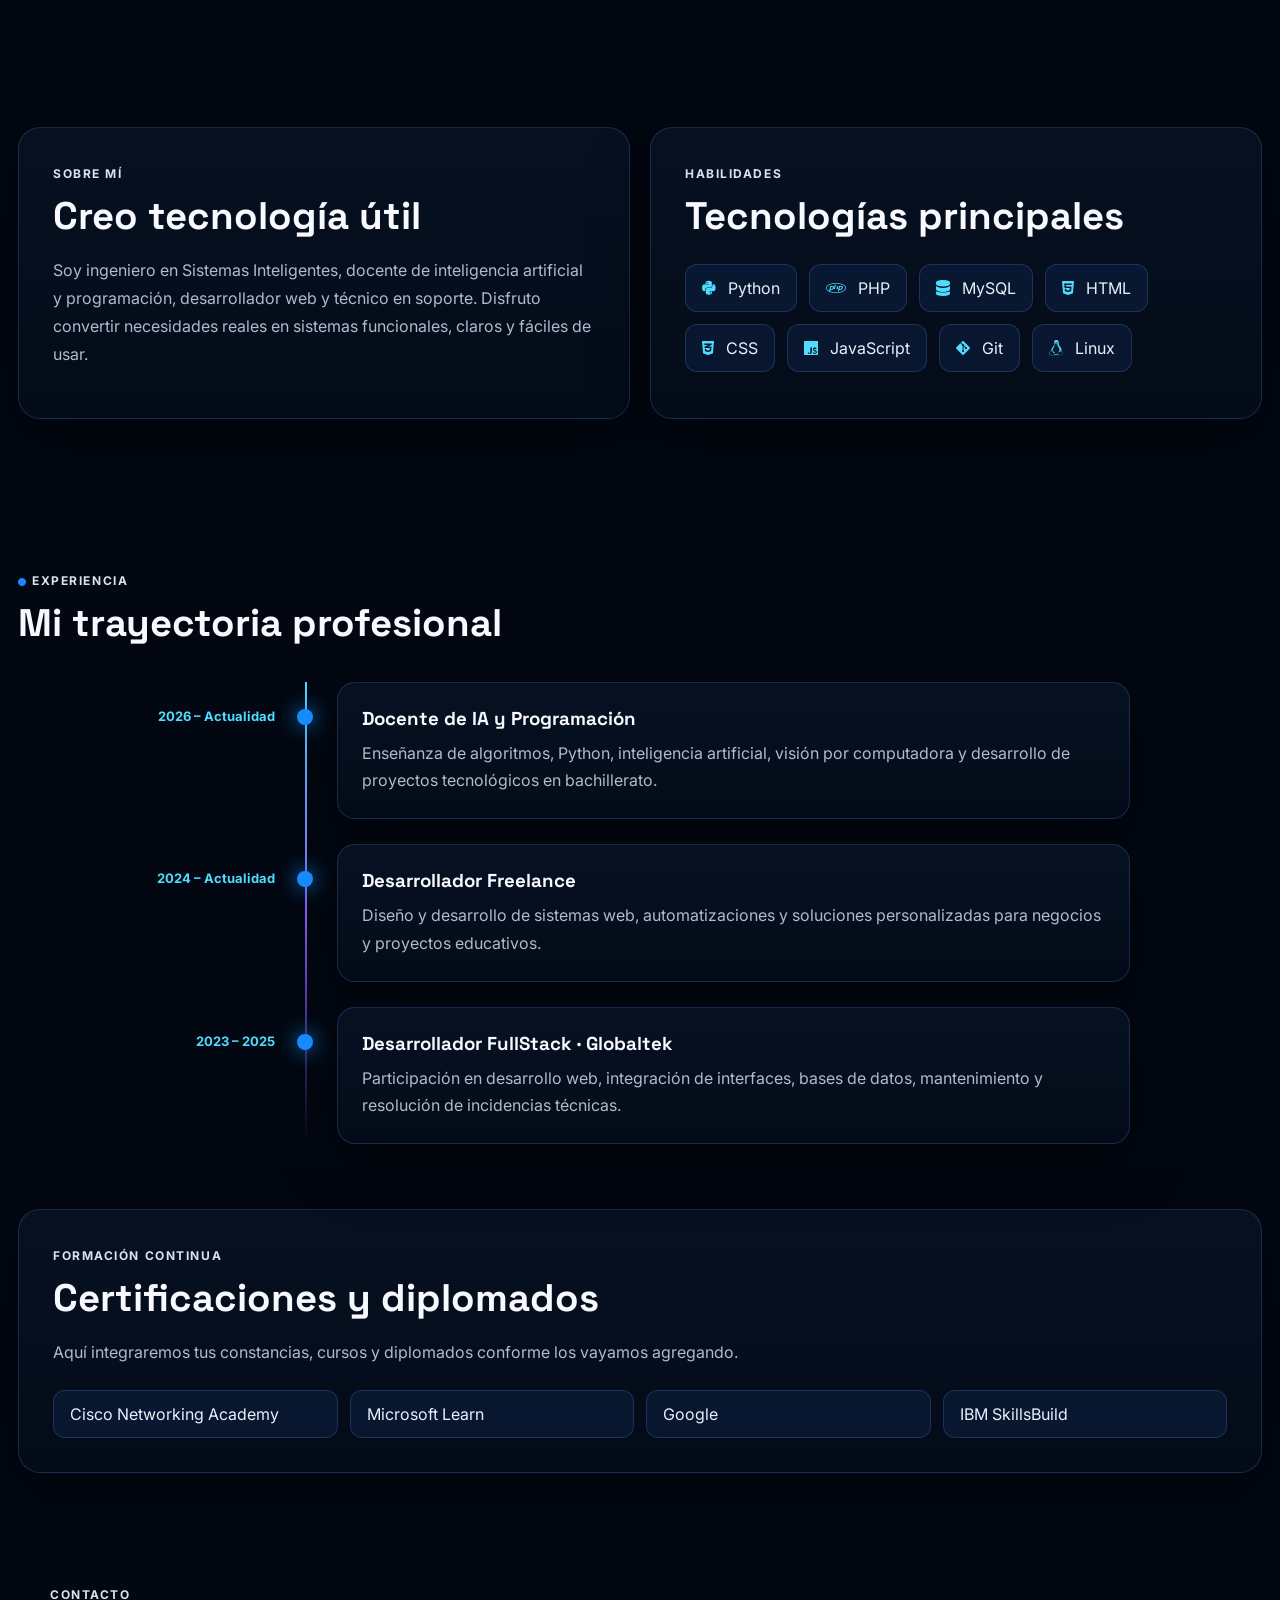
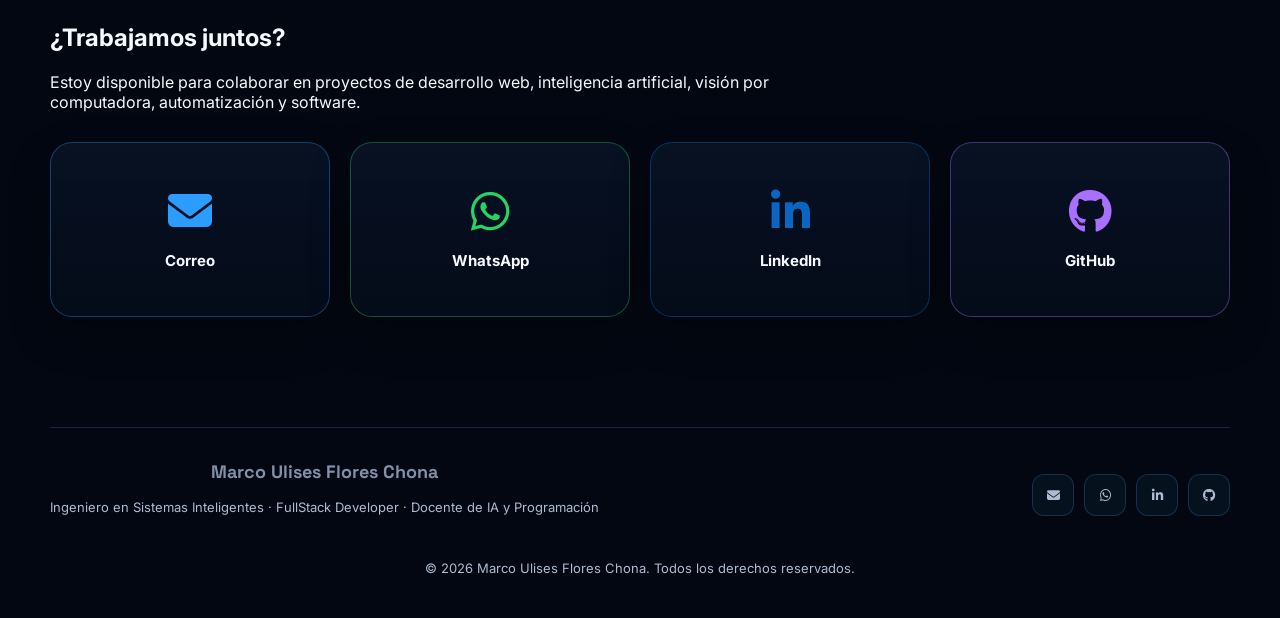
==== commit a4a5cb41: "Ocultar datos personales y corregir enlaces de contacto" ====
--- a/index.html
+++ b/index.html
@@ -78,10 +78,19 @@
         </div>
 
         <div class="social-links">
-          <a href="https://github.com/marco940" target="_blank" rel="noopener noreferrer" aria-label="GitHub"><i class="fa-brands fa-github"></i></a>
-          <a href="#" aria-label="LinkedIn"><i class="fa-brands fa-linkedin"></i></a>
-          <a href="mailto:marco.flores.chona@gmail.com" aria-label="Correo"><i class="fa-solid fa-envelope"></i></a>
-          <a href="#" aria-label="WhatsApp"><i class="fa-brands fa-whatsapp"></i></a>
+          <a href="https://github.com/marco940" target="_blank" rel="noopener noreferrer" aria-label="Abrir GitHub" title="GitHub">
+            <i class="fa-brands fa-github"></i>
+          </a>
+          <a href="https://www.linkedin.com/in/marco-flores-0b7525391" target="_blank" rel="noopener noreferrer" aria-label="Abrir LinkedIn" title="LinkedIn">
+            <i class="fa-brands fa-linkedin"></i>
+          </a>
+          <a href="mailto:uli.255.mf@gmail.com" aria-label="Enviar correo" title="Correo">
+            <i class="fa-solid fa-envelope"></i>
+          </a>
+          <a href="https://wa.me/522271153586?text=Hola%20Marco%2C%20vi%20tu%20portafolio%20y%20me%20gustaría%20ponerme%20en%20contacto%20contigo."
+             target="_blank" rel="noopener noreferrer" aria-label="Abrir WhatsApp" title="WhatsApp">
+            <i class="fa-brands fa-whatsapp"></i>
+          </a>
         </div>
       </div>
 
@@ -250,20 +259,64 @@
       </div>
     </section>
 
-    <section class="section contact glass-card reveal" id="contacto">
+    <section id="contacto" class="section contact-section">
+    <div class="section-head reveal">
+      <span class="kicker">CONTACTO</span>
+      <h2>¿Trabajamos juntos?</h2>
+      <p>
+        Estoy disponible para colaborar en proyectos de desarrollo web,
+        inteligencia artificial, visión por computadora, automatización y software.
+      </p>
+    </div>
+
+    <div class="contact-icons reveal">
+      <a class="contact-icon-card email" href="mailto:uli.255.mf@gmail.com"
+         aria-label="Enviar correo a Marco" title="Correo">
+        <i class="fa-solid fa-envelope"></i>
+        <span>Correo</span>
+      </a>
+
+      <a class="contact-icon-card whatsapp"
+         href="https://wa.me/522271153586?text=Hola%20Marco%2C%20vi%20tu%20portafolio%20y%20me%20gustaría%20ponerme%20en%20contacto%20contigo."
+         target="_blank" rel="noopener noreferrer"
+         aria-label="Abrir WhatsApp de Marco" title="WhatsApp">
+        <i class="fa-brands fa-whatsapp"></i>
+        <span>WhatsApp</span>
+      </a>
+
+      <a class="contact-icon-card linkedin"
+         href="https://www.linkedin.com/in/marco-flores-0b7525391"
+         target="_blank" rel="noopener noreferrer"
+         aria-label="Abrir LinkedIn de Marco" title="LinkedIn">
+        <i class="fa-brands fa-linkedin-in"></i>
+        <span>LinkedIn</span>
+      </a>
+
+      <a class="contact-icon-card github"
+         href="https://github.com/marco940"
+         target="_blank" rel="noopener noreferrer"
+         aria-label="Abrir GitHub de Marco" title="GitHub">
+        <i class="fa-brands fa-github"></i>
+        <span>GitHub</span>
+      </a>
+    </div>
+  </section>
+  </main>
+
+  <footer class="footer">
+    <div class="footer-content">
       <div>
-        <span class="kicker">CONTACTO</span>
-        <h2>Hablemos de tu próximo proyecto</h2>
-        <p>Disponible para oportunidades laborales, proyectos freelance y colaboraciones.</p>
-      </div>
-      <a class="btn btn-primary" href="mailto:marco.flores.chona@gmail.com">
-        <i class="fa-solid fa-paper-plane"></i> Enviar correo
-      </a>
-    </section>
-  </main>
-
-  <footer>
-    <p>© <span id="year"></span> Marco Ulises Flores Chona. Portafolio profesional.</p>
+        <strong>Marco Ulises Flores Chona</strong>
+        <p>Ingeniero en Sistemas Inteligentes · FullStack Developer · Docente de IA y Programación</p>
+      </div>
+      <div class="footer-social">
+        <a href="mailto:uli.255.mf@gmail.com" aria-label="Enviar correo"><i class="fa-solid fa-envelope"></i></a>
+        <a href="https://wa.me/522271153586" target="_blank" rel="noopener noreferrer" aria-label="WhatsApp"><i class="fa-brands fa-whatsapp"></i></a>
+        <a href="https://www.linkedin.com/in/marco-flores-0b7525391" target="_blank" rel="noopener noreferrer" aria-label="LinkedIn"><i class="fa-brands fa-linkedin-in"></i></a>
+        <a href="https://github.com/marco940" target="_blank" rel="noopener noreferrer" aria-label="GitHub"><i class="fa-brands fa-github"></i></a>
+      </div>
+    </div>
+    <p class="copyright">© <span id="year"></span> Marco Ulises Flores Chona. Todos los derechos reservados.</p>
   </footer>
 
   <button class="back-to-top" id="backToTop" aria-label="Volver arriba">
--- a/css/style.css
+++ b/css/style.css
@@ -556,3 +556,247 @@
   .gallery-grid { grid-template-columns: 1fr; }
   .project-detail-hero { padding: 24px; }
 }
+
+
+/* ===== Contacto integrado ===== */
+.contact-section {
+  width: min(1180px, calc(100% - 32px));
+  margin: 0 auto;
+}
+
+.contact-section .section-head {
+  max-width: 760px;
+  margin-bottom: 28px;
+}
+
+.contact-grid {
+  display: grid;
+  grid-template-columns: repeat(2, minmax(0, 1fr));
+  gap: 18px;
+}
+
+.contact-card {
+  position: relative;
+  display: flex;
+  align-items: center;
+  gap: 18px;
+  min-height: 112px;
+  padding: 22px;
+  border: 1px solid var(--line);
+  border-radius: 20px;
+  background:
+    linear-gradient(180deg, rgba(9,20,39,.82), rgba(4,12,25,.92));
+  box-shadow: 0 18px 45px rgba(0,0,0,.18);
+  transition: transform .25s ease, border-color .25s ease, box-shadow .25s ease;
+  overflow: hidden;
+}
+
+.contact-card::before {
+  content: "";
+  position: absolute;
+  inset: 0;
+  background: radial-gradient(circle at 0 0, rgba(79,220,255,.13), transparent 38%);
+  pointer-events: none;
+}
+
+.contact-card:hover {
+  transform: translateY(-5px);
+  border-color: rgba(79,220,255,.48);
+  box-shadow: 0 22px 55px rgba(0,0,0,.3), 0 0 30px rgba(79,220,255,.08);
+}
+
+.contact-icon {
+  width: 54px;
+  height: 54px;
+  flex: 0 0 54px;
+  display: grid;
+  place-items: center;
+  border-radius: 16px;
+  color: var(--cyan);
+  font-size: 23px;
+  background: rgba(79,220,255,.09);
+  border: 1px solid rgba(79,220,255,.2);
+}
+
+.contact-card small {
+  display: block;
+  margin-bottom: 7px;
+  color: var(--muted);
+  font-size: 12px;
+  text-transform: uppercase;
+  letter-spacing: .1em;
+}
+
+.contact-card strong {
+  color: var(--text);
+  font-size: 16px;
+  overflow-wrap: anywhere;
+}
+
+.contact-arrow {
+  margin-left: auto;
+  color: var(--muted);
+  font-size: 14px;
+}
+
+.footer {
+  width: min(1180px, calc(100% - 32px));
+  margin: 70px auto 0;
+  padding: 32px 0 26px;
+  border-top: 1px solid var(--line);
+}
+
+.footer-content {
+  display: flex;
+  align-items: center;
+  justify-content: space-between;
+  gap: 24px;
+}
+
+.footer-content strong {
+  font-family: "Space Grotesk", sans-serif;
+  font-size: 18px;
+}
+
+.footer-content p,
+.copyright {
+  color: var(--muted);
+  line-height: 1.7;
+}
+
+.footer-social {
+  display: flex;
+  gap: 10px;
+}
+
+.footer-social a {
+  width: 42px;
+  height: 42px;
+  display: grid;
+  place-items: center;
+  border: 1px solid var(--line);
+  border-radius: 12px;
+  color: var(--muted);
+  background: rgba(79,220,255,.05);
+  transition: .25s ease;
+}
+
+.footer-social a:hover {
+  color: var(--cyan);
+  border-color: rgba(79,220,255,.45);
+  transform: translateY(-3px);
+}
+
+.copyright {
+  margin-top: 26px;
+  font-size: 13px;
+}
+
+body.light-theme .contact-card {
+  background: rgba(248,251,255,.94);
+}
+
+@media (max-width: 760px) {
+  .contact-grid {
+    grid-template-columns: 1fr;
+  }
+
+  .footer-content {
+    align-items: flex-start;
+    flex-direction: column;
+  }
+}
+
+
+/* ===== Contactos privados: sólo iconos y nombre de la plataforma ===== */
+.contact-icons {
+  display: grid;
+  grid-template-columns: repeat(4, minmax(150px, 1fr));
+  gap: 20px;
+  margin-top: 30px;
+}
+
+.contact-icon-card {
+  min-height: 175px;
+  display: flex;
+  flex-direction: column;
+  align-items: center;
+  justify-content: center;
+  gap: 18px;
+  border: 1px solid var(--line);
+  border-radius: 22px;
+  background: linear-gradient(180deg, rgba(9,20,39,.84), rgba(4,12,25,.94));
+  box-shadow: 0 18px 45px rgba(0,0,0,.2);
+  transition: transform .25s ease, border-color .25s ease, box-shadow .25s ease;
+}
+
+.contact-icon-card i {
+  font-size: 44px;
+  transition: transform .25s ease, filter .25s ease;
+}
+
+.contact-icon-card span {
+  color: var(--text);
+  font-weight: 700;
+  font-size: 15px;
+}
+
+.contact-icon-card:hover {
+  transform: translateY(-6px);
+}
+
+.contact-icon-card:hover i {
+  transform: scale(1.08);
+}
+
+.contact-icon-card.email {
+  color: #2d9cff;
+  border-color: rgba(45,156,255,.35);
+}
+
+.contact-icon-card.whatsapp {
+  color: #25d366;
+  border-color: rgba(37,211,102,.35);
+}
+
+.contact-icon-card.linkedin {
+  color: #0a66c2;
+  border-color: rgba(10,102,194,.4);
+}
+
+.contact-icon-card.github {
+  color: #a970ff;
+  border-color: rgba(169,112,255,.38);
+}
+
+.contact-icon-card.email:hover {
+  box-shadow: 0 0 32px rgba(45,156,255,.16);
+}
+
+.contact-icon-card.whatsapp:hover {
+  box-shadow: 0 0 32px rgba(37,211,102,.14);
+}
+
+.contact-icon-card.linkedin:hover {
+  box-shadow: 0 0 32px rgba(10,102,194,.16);
+}
+
+.contact-icon-card.github:hover {
+  box-shadow: 0 0 32px rgba(169,112,255,.16);
+}
+
+body.light-theme .contact-icon-card {
+  background: rgba(248,251,255,.94);
+}
+
+@media (max-width: 850px) {
+  .contact-icons {
+    grid-template-columns: repeat(2, 1fr);
+  }
+}
+
+@media (max-width: 480px) {
+  .contact-icons {
+    grid-template-columns: 1fr;
+  }
+}
